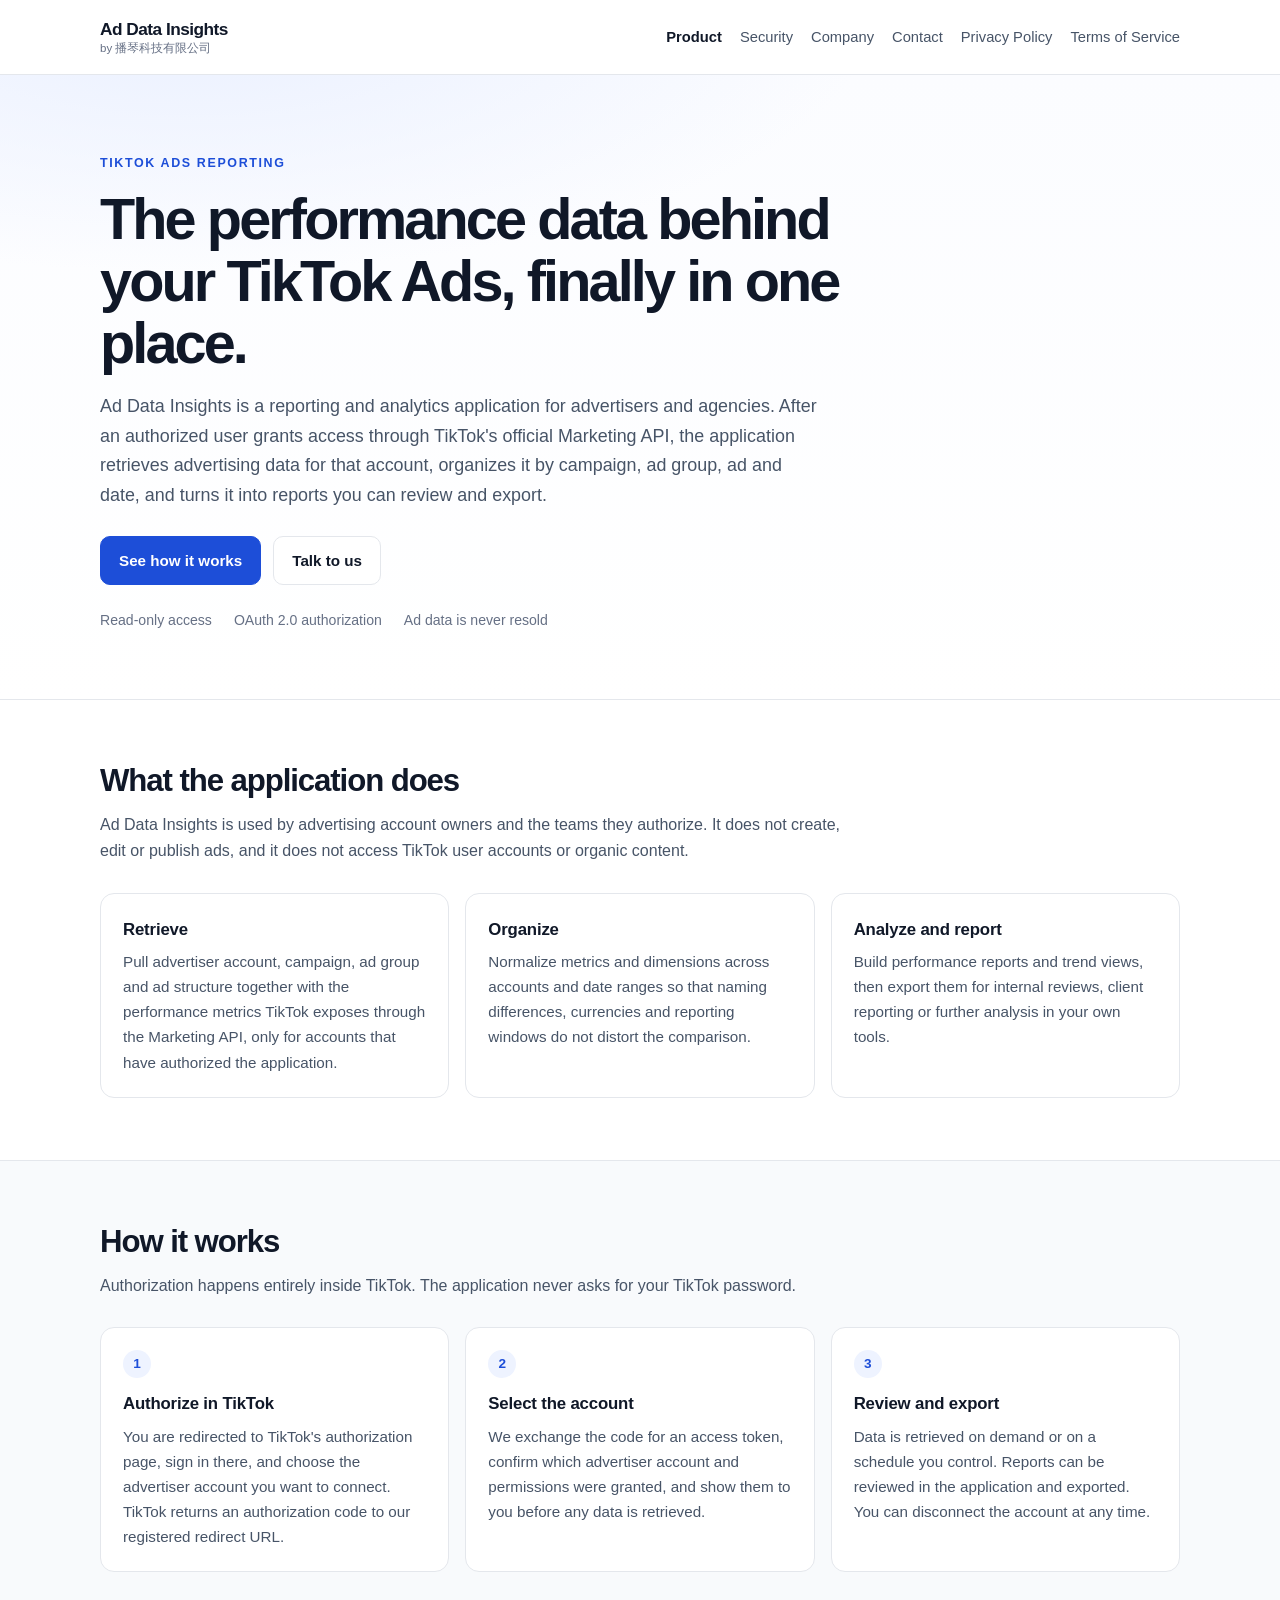
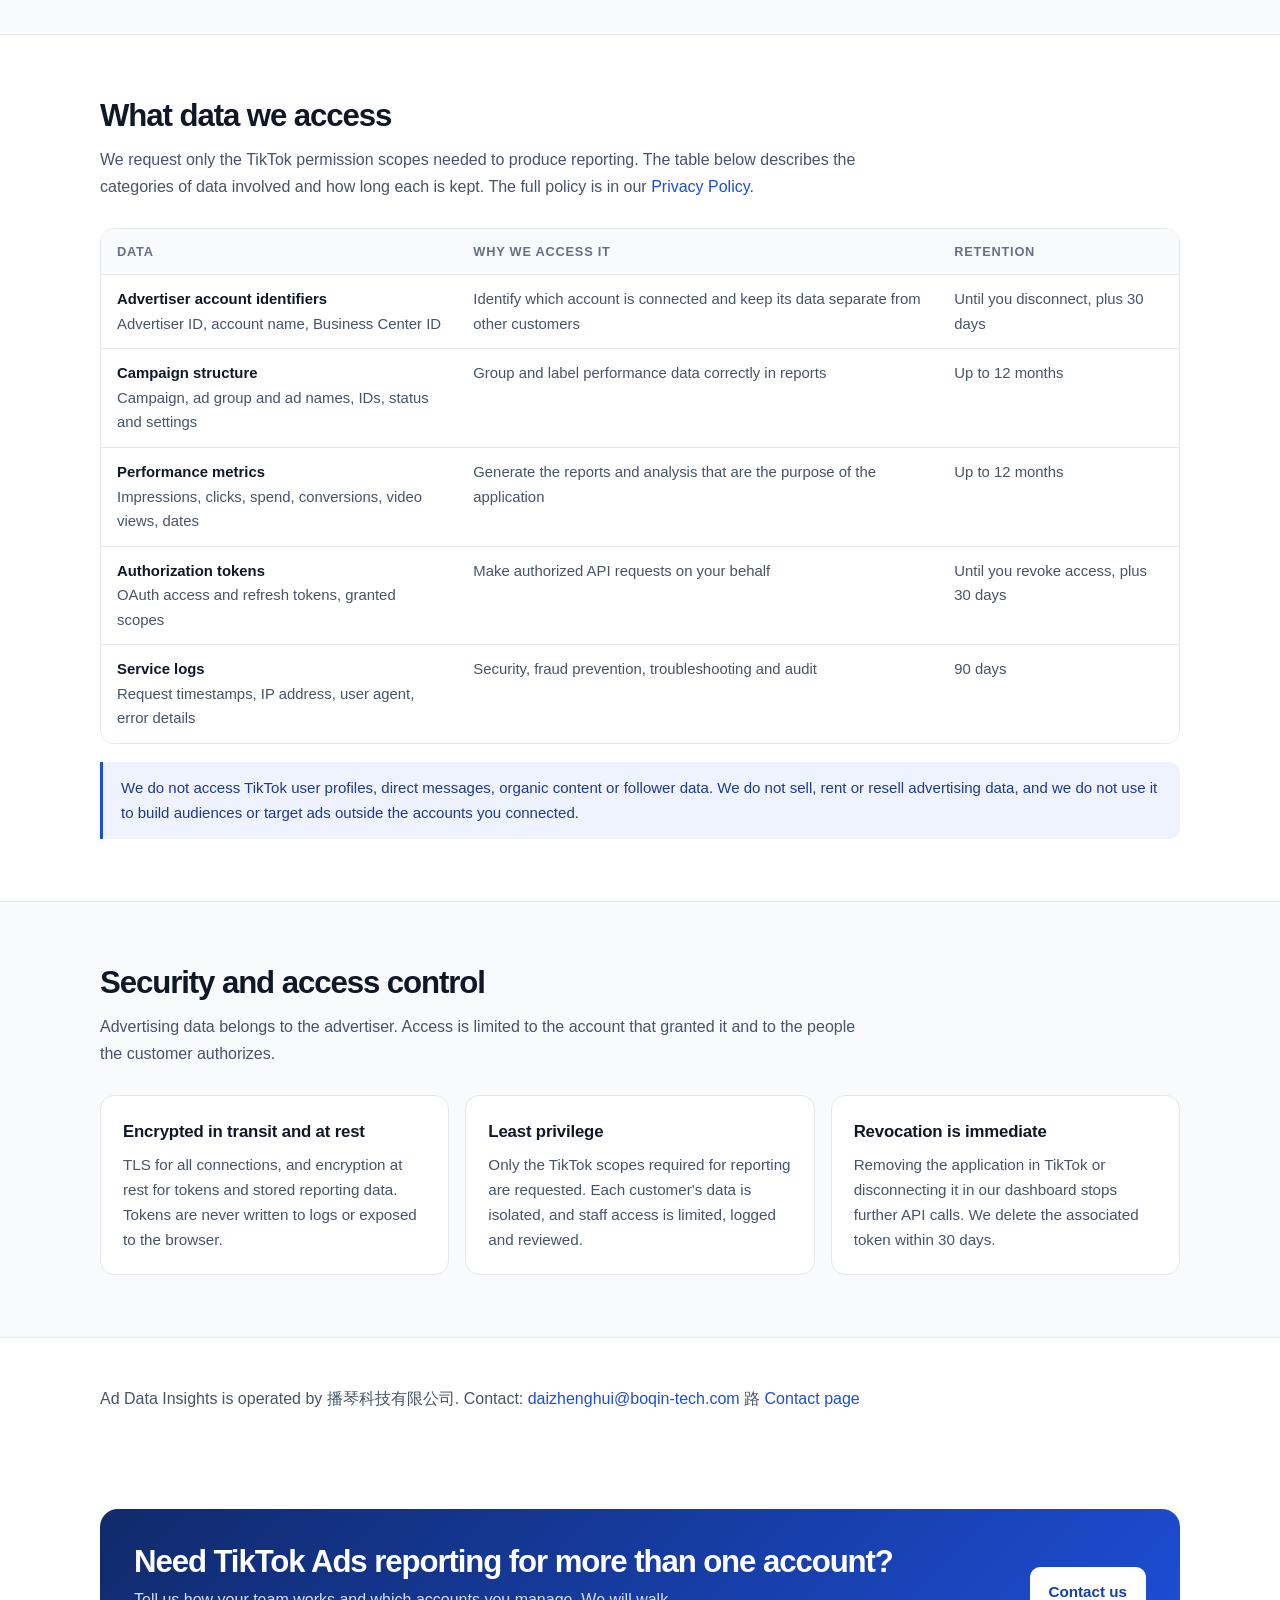
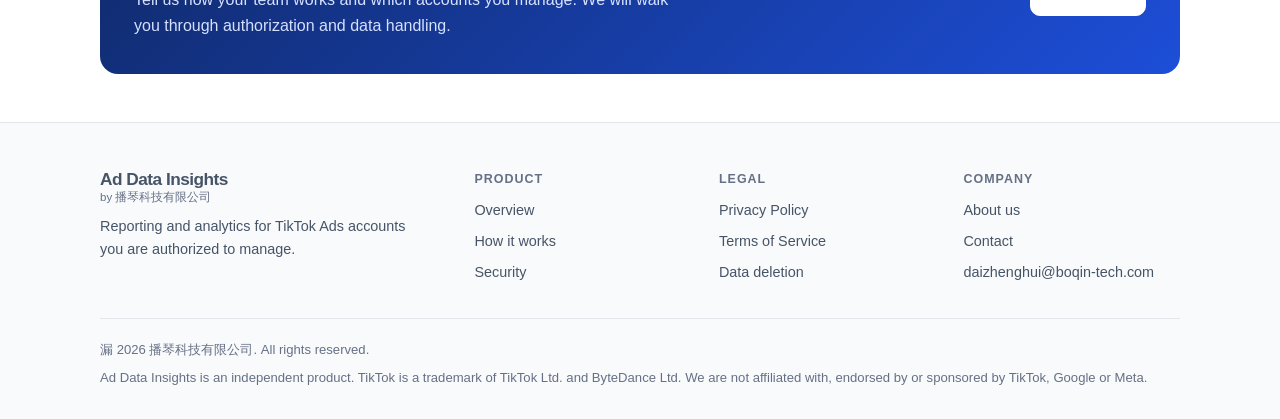
==== index.html @ dde3886e "Publish company name and contact, drop registration details" ====
<!doctype html>
<html lang="en">
<head>
  <meta charset="utf-8">
  <meta name="viewport" content="width=device-width, initial-scale=1">
  <title>Ad Data Insights 鈥?TikTok Ads reporting and analytics</title>
  <meta name="description" content="Ad Data Insights connects to TikTok Ads through TikTok's official Marketing API to retrieve, organize and analyze advertising performance data for advertiser accounts you are authorized to manage.">
  <meta name="robots" content="index, follow">
  <meta name="theme-color" content="#1d4ed8">
  <link rel="canonical" href="https://adsd.boqin-tech.com/">
  <link rel="stylesheet" href="assets/styles.css">
  <link rel="icon" href="assets/favicon.svg" type="image/svg+xml">
  <script type="application/ld+json">
  {
    "@context": "https://schema.org",
    "@type": "Organization",
    "name": "播琴科技有限公司",
    "url": "https://adsd.boqin-tech.com/",
    "email": "daizhenghui@boqin-tech.com",
    "description": "Advertising data retrieval and analytics software for authorized advertiser accounts."
  }
  </script>
</head>
<body>

<header class="site-header">
  <div class="container header-inner">
    <a class="brand" href="./">Ad Data Insights<span>by 播琴科技有限公司</span></a>
    <nav class="site-nav" aria-label="Primary">
      <a href="./#product" aria-current="page">Product</a>
      <a href="./#security">Security</a>
      <a href="about.html">Company</a>
      <a href="contact.html">Contact</a>
      <a href="privacy.html">Privacy Policy</a>
      <a href="terms.html">Terms of Service</a>
    </nav>
  </div>
</header>

<main>

  <section class="hero">
    <div class="container">
      <p class="eyebrow">TikTok Ads reporting</p>
      <h1>The performance data behind your TikTok Ads, finally in one place.</h1>
      <p class="lead">
        Ad Data Insights is a reporting and analytics application for advertisers and agencies.
        After an authorized user grants access through TikTok's official Marketing API, the application
        retrieves advertising data for that account, organizes it by campaign, ad group, ad and date,
        and turns it into reports you can review and export.
      </p>
      <div class="btn-row">
        <a class="btn primary" href="./#how">See how it works</a>
        <a class="btn" href="contact.html">Talk to us</a>
      </div>
      <div class="hero-meta">
        <span>Read-only access</span>
        <span>OAuth 2.0 authorization</span>
        <span>Ad data is never resold</span>
      </div>
    </div>
  </section>

  <section id="product">
    <div class="container">
      <h2>What the application does</h2>
      <p class="section-lead">
        Ad Data Insights is used by advertising account owners and the teams they authorize.
        It does not create, edit or publish ads, and it does not access TikTok user accounts or organic content.
      </p>
      <div class="grid">
        <article class="card">
          <h3>Retrieve</h3>
          <p>Pull advertiser account, campaign, ad group and ad structure together with the performance metrics TikTok exposes through the Marketing API, only for accounts that have authorized the application.</p>
        </article>
        <article class="card">
          <h3>Organize</h3>
          <p>Normalize metrics and dimensions across accounts and date ranges so that naming differences, currencies and reporting windows do not distort the comparison.</p>
        </article>
        <article class="card">
          <h3>Analyze and report</h3>
          <p>Build performance reports and trend views, then export them for internal reviews, client reporting or further analysis in your own tools.</p>
        </article>
      </div>
    </div>
  </section>

  <section class="soft" id="how">
    <div class="container">
      <h2>How it works</h2>
      <p class="section-lead">Authorization happens entirely inside TikTok. The application never asks for your TikTok password.</p>
      <div class="steps">
        <article class="card">
          <span class="num">1</span>
          <h3>Authorize in TikTok</h3>
          <p>You are redirected to TikTok's authorization page, sign in there, and choose the advertiser account you want to connect. TikTok returns an authorization code to our registered redirect URL.</p>
        </article>
        <article class="card">
          <span class="num">2</span>
          <h3>Select the account</h3>
          <p>We exchange the code for an access token, confirm which advertiser account and permissions were granted, and show them to you before any data is retrieved.</p>
        </article>
        <article class="card">
          <span class="num">3</span>
          <h3>Review and export</h3>
          <p>Data is retrieved on demand or on a schedule you control. Reports can be reviewed in the application and exported. You can disconnect the account at any time.</p>
        </article>
      </div>
    </div>
  </section>

  <section id="data">
    <div class="container">
      <h2>What data we access</h2>
      <p class="section-lead">
        We request only the TikTok permission scopes needed to produce reporting. The table below describes
        the categories of data involved and how long each is kept. The full policy is in our
        <a href="privacy.html">Privacy Policy</a>.
      </p>
      <div class="table-wrap">
        <table>
          <thead>
            <tr><th scope="col">Data</th><th scope="col">Why we access it</th><th scope="col">Retention</th></tr>
          </thead>
          <tbody>
            <tr>
              <td><strong>Advertiser account identifiers</strong><br>Advertiser ID, account name, Business Center ID</td>
              <td>Identify which account is connected and keep its data separate from other customers</td>
              <td>Until you disconnect, plus 30 days</td>
            </tr>
            <tr>
              <td><strong>Campaign structure</strong><br>Campaign, ad group and ad names, IDs, status and settings</td>
              <td>Group and label performance data correctly in reports</td>
              <td>Up to 12 months</td>
            </tr>
            <tr>
              <td><strong>Performance metrics</strong><br>Impressions, clicks, spend, conversions, video views, dates</td>
              <td>Generate the reports and analysis that are the purpose of the application</td>
              <td>Up to 12 months</td>
            </tr>
            <tr>
              <td><strong>Authorization tokens</strong><br>OAuth access and refresh tokens, granted scopes</td>
              <td>Make authorized API requests on your behalf</td>
              <td>Until you revoke access, plus 30 days</td>
            </tr>
            <tr>
              <td><strong>Service logs</strong><br>Request timestamps, IP address, user agent, error details</td>
              <td>Security, fraud prevention, troubleshooting and audit</td>
              <td>90 days</td>
            </tr>
          </tbody>
        </table>
      </div>
      <div class="callout" style="margin-top:18px">
        <p>We do not access TikTok user profiles, direct messages, organic content or follower data. We do not sell, rent or resell advertising data, and we do not use it to build audiences or target ads outside the accounts you connected.</p>
      </div>
    </div>
  </section>

  <section class="soft" id="security">
    <div class="container">
      <h2>Security and access control</h2>
      <p class="section-lead">Advertising data belongs to the advertiser. Access is limited to the account that granted it and to the people the customer authorizes.</p>
      <div class="grid">
        <article class="card">
          <h3>Encrypted in transit and at rest</h3>
          <p>TLS for all connections, and encryption at rest for tokens and stored reporting data. Tokens are never written to logs or exposed to the browser.</p>
        </article>
        <article class="card">
          <h3>Least privilege</h3>
          <p>Only the TikTok scopes required for reporting are requested. Each customer's data is isolated, and staff access is limited, logged and reviewed.</p>
        </article>
        <article class="card">
          <h3>Revocation is immediate</h3>
          <p>Removing the application in TikTok or disconnecting it in our dashboard stops further API calls. We delete the associated token within 30 days.</p>
        </article>
      </div>
    </div>
  </section>

  <section class="tight" id="company">
    <div class="container">
      <p class="muted" style="margin:0">
        Ad Data Insights is operated by 播琴科技有限公司.
        Contact: <a href="mailto:daizhenghui@boqin-tech.com">daizhenghui@boqin-tech.com</a> 路 <a href="contact.html">Contact page</a>
      </p>
    </div>
  </section>

  <section class="tight">
    <div class="container">
      <div class="cta">
        <div>
          <h2>Need TikTok Ads reporting for more than one account?</h2>
          <p>Tell us how your team works and which accounts you manage. We will walk you through authorization and data handling.</p>
        </div>
        <a class="btn" href="contact.html">Contact us</a>
      </div>
    </div>
  </section>

</main>

<footer class="site-footer">
  <div class="container">
    <div class="footer-grid">
      <div class="footer-brand">
        <a class="brand" href="./">Ad Data Insights<span>by 播琴科技有限公司</span></a>
        <p>Reporting and analytics for TikTok Ads accounts you are authorized to manage.</p>
      </div>
      <div>
        <h4>Product</h4>
        <ul>
          <li><a href="./#product">Overview</a></li>
          <li><a href="./#how">How it works</a></li>
          <li><a href="./#security">Security</a></li>
        </ul>
      </div>
      <div>
        <h4>Legal</h4>
        <ul>
          <li><a href="privacy.html">Privacy Policy</a></li>
          <li><a href="terms.html">Terms of Service</a></li>
          <li><a href="data-deletion.html">Data deletion</a></li>
        </ul>
      </div>
      <div>
        <h4>Company</h4>
        <ul>
          <li><a href="about.html">About us</a></li>
          <li><a href="contact.html">Contact</a></li>
          <li><a href="mailto:daizhenghui@boqin-tech.com">daizhenghui@boqin-tech.com</a></li>
        </ul>
      </div>
    </div>
    <div class="footer-bottom">
      <span>漏 2026 播琴科技有限公司. All rights reserved.</span>
    </div>
    <div class="footer-bottom" style="margin-top:6px;border-top:0;padding-top:0">
      <span>Ad Data Insights is an independent product. TikTok is a trademark of TikTok Ltd. and ByteDance Ltd. We are not affiliated with, endorsed by or sponsored by TikTok, Google or Meta.</span>
    </div>
  </div>
</footer>

</body>
</html>
---- assets/styles.css ----
/* Ad Data Insights — site stylesheet
   Shared by every page. Keep in sync with the design tokens below. */

:root {
  color-scheme: light;
  --ink: #101828;
  --muted: #475467;
  --faint: #667085;
  --line: #e4e7ec;
  --soft: #f8fafc;
  --accent: #1d4ed8;
  --accent-dark: #163ea8;
  --accent-soft: #eef3ff;
  --radius: 14px;
  --container: 1080px;
  --narrow: 820px;
}

* { box-sizing: border-box; }

html { -webkit-text-size-adjust: 100%; }

body {
  margin: 0;
  font-family: Inter, -apple-system, BlinkMacSystemFont, "Segoe UI", Roboto, Arial, sans-serif;
  color: var(--ink);
  background: #fff;
  line-height: 1.65;
  font-size: 16px;
}

img { max-width: 100%; }

a { color: var(--accent); text-decoration: none; }
a:hover { text-decoration: underline; }

.container { width: min(var(--container), calc(100% - 40px)); margin: 0 auto; }
.narrow { width: min(var(--narrow), calc(100% - 40px)); margin: 0 auto; }

/* Header ------------------------------------------------------------------ */
.site-header {
  border-bottom: 1px solid var(--line);
  background: rgba(255, 255, 255, .92);
  position: sticky;
  top: 0;
  z-index: 20;
  backdrop-filter: blur(8px);
}

.header-inner {
  min-height: 74px;
  display: flex;
  align-items: center;
  justify-content: space-between;
  gap: 20px;
  flex-wrap: wrap;
  padding: 10px 0;
}

.brand {
  font-weight: 750;
  font-size: 1.08rem;
  letter-spacing: -.03em;
  color: var(--ink);
  display: inline-flex;
  flex-direction: column;
  line-height: 1.25;
}
.brand span { font-size: .72rem; font-weight: 500; color: var(--faint); letter-spacing: 0; }
.brand:hover { text-decoration: none; }

.site-nav { display: flex; flex-wrap: wrap; gap: 4px 18px; align-items: center; }
.site-nav a { color: var(--muted); font-size: .92rem; }
.site-nav a:hover { color: var(--accent); text-decoration: none; }
.site-nav a[aria-current="page"] { color: var(--ink); font-weight: 600; }

/* Buttons ----------------------------------------------------------------- */
.btn {
  display: inline-block;
  padding: 11px 18px;
  border-radius: 10px;
  border: 1px solid var(--line);
  background: #fff;
  color: var(--ink);
  font-weight: 600;
  font-size: .95rem;
  text-align: center;
}
.btn:hover { text-decoration: none; border-color: #cdd5df; }
.btn.primary { background: var(--accent); border-color: var(--accent); color: #fff; }
.btn.primary:hover { background: var(--accent-dark); border-color: var(--accent-dark); }
.btn-row { display: flex; flex-wrap: wrap; gap: 12px; margin-top: 26px; }

/* Hero -------------------------------------------------------------------- */
.hero {
  padding: 78px 0 66px;
  background:
    radial-gradient(1100px 420px at 15% -10%, #eaf0ff 0%, rgba(234, 240, 255, 0) 62%),
    linear-gradient(180deg, #fbfcff 0%, #fff 100%);
  border-bottom: 1px solid var(--line);
}
.eyebrow {
  color: var(--accent);
  font-size: .78rem;
  font-weight: 750;
  text-transform: uppercase;
  letter-spacing: .13em;
  margin: 0 0 14px;
}
h1 {
  font-size: clamp(2.15rem, 5.2vw, 3.6rem);
  line-height: 1.08;
  letter-spacing: -.05em;
  margin: 0 0 18px;
  max-width: 800px;
}
.lead { font-size: 1.12rem; color: var(--muted); max-width: 720px; margin: 0; }
.hero-meta { display: flex; flex-wrap: wrap; gap: 8px 22px; margin-top: 24px; color: var(--faint); font-size: .88rem; }

/* Sections ---------------------------------------------------------------- */
section { padding: 62px 0; }
section.tight { padding: 48px 0; }
section.soft { background: var(--soft); border-top: 1px solid var(--line); border-bottom: 1px solid var(--line); }

h2 {
  font-size: clamp(1.5rem, 3vw, 1.95rem);
  line-height: 1.22;
  letter-spacing: -.035em;
  margin: 0 0 12px;
}
h3 { font-size: 1.05rem; margin: 0 0 6px; letter-spacing: -.01em; }
.section-lead { color: var(--muted); max-width: 760px; margin: 0 0 28px; }

.grid { display: grid; grid-template-columns: repeat(3, minmax(0, 1fr)); gap: 16px; }
.grid.two { grid-template-columns: repeat(2, minmax(0, 1fr)); }

.card {
  border: 1px solid var(--line);
  border-radius: var(--radius);
  background: #fff;
  padding: 22px;
}
.card p { margin: 0; color: var(--muted); font-size: .95rem; }
.card .num {
  display: inline-flex; align-items: center; justify-content: center;
  width: 28px; height: 28px; border-radius: 50%;
  background: var(--accent-soft); color: var(--accent);
  font-size: .85rem; font-weight: 700; margin-bottom: 12px;
}

.steps { display: grid; grid-template-columns: repeat(3, minmax(0, 1fr)); gap: 16px; counter-reset: step; }

.callout {
  border-left: 3px solid var(--accent);
  background: var(--accent-soft);
  border-radius: 0 10px 10px 0;
  padding: 14px 18px;
  color: #1e3a8a;
  font-size: .94rem;
}
.callout p { margin: 0; }

.notice {
  border: 1px solid var(--line);
  background: var(--soft);
  border-radius: 12px;
  padding: 16px 18px;
  color: var(--muted);
  font-size: .92rem;
}

/* Tables ------------------------------------------------------------------ */
.table-wrap { overflow-x: auto; border: 1px solid var(--line); border-radius: var(--radius); }
table { width: 100%; border-collapse: collapse; font-size: .93rem; background: #fff; }
th, td { text-align: left; padding: 12px 16px; border-bottom: 1px solid var(--line); vertical-align: top; }
th { background: var(--soft); font-size: .8rem; text-transform: uppercase; letter-spacing: .06em; color: var(--faint); font-weight: 650; }
tr:last-child td { border-bottom: 0; }
td { color: var(--muted); }
td strong { color: var(--ink); }

/* Company ----------------------------------------------------------------- */
.company-card {
  display: grid;
  grid-template-columns: 1.4fr 1fr;
  gap: 24px;
  align-items: start;
  border: 1px solid var(--line);
  border-radius: 18px;
  padding: 26px;
  background: #fff;
}
.company-card h2 { margin-bottom: 10px; }

dl.facts { margin: 0; display: grid; gap: 10px; }
dl.facts div { display: grid; grid-template-columns: 150px 1fr; gap: 10px; font-size: .9rem; }
dl.facts dt { color: var(--faint); }
dl.facts dd { margin: 0; color: var(--ink); overflow-wrap: anywhere; }

/* CTA --------------------------------------------------------------------- */
.cta {
  border-radius: 18px;
  padding: 34px;
  background: linear-gradient(135deg, #102a6b, #1d4ed8);
  color: #fff;
  display: flex;
  flex-wrap: wrap;
  align-items: center;
  justify-content: space-between;
  gap: 18px;
}
.cta h2 { color: #fff; margin: 0 0 6px; }
.cta p { color: #d6e0ff; margin: 0; max-width: 560px; }
.cta .btn { background: #fff; border-color: #fff; color: #163ea8; }

/* Footer ------------------------------------------------------------------ */
.site-footer { border-top: 1px solid var(--line); background: var(--soft); padding: 46px 0 30px; font-size: .9rem; }
.footer-grid { display: grid; grid-template-columns: 1.6fr 1fr 1fr 1fr; gap: 28px; }
.footer-grid h4 { font-size: .78rem; text-transform: uppercase; letter-spacing: .08em; color: var(--faint); margin: 0 0 10px; }
.footer-grid ul { list-style: none; margin: 0; padding: 0; display: grid; gap: 7px; }
.footer-grid a { color: var(--muted); }
.footer-brand p { color: var(--muted); margin: 10px 0 0; max-width: 320px; }
.footer-bottom {
  margin-top: 34px; padding-top: 20px; border-top: 1px solid var(--line);
  display: flex; flex-wrap: wrap; justify-content: space-between; gap: 8px 24px;
  color: var(--faint); font-size: .82rem;
}

/* Legal pages ------------------------------------------------------------- */
.legal { padding: 52px 0 72px; }
.legal h1 { font-size: clamp(1.9rem, 4vw, 2.6rem); margin-bottom: 8px; }
.meta { color: var(--faint); font-size: .88rem; margin-bottom: 30px; }
.legal h2 { font-size: 1.25rem; margin: 34px 0 8px; letter-spacing: -.02em; }
.legal h3 { font-size: 1rem; margin: 20px 0 6px; }
.legal p, .legal li { color: #344054; font-size: .96rem; }
.legal ul, .legal ol { padding-left: 22px; }
.legal li { margin-bottom: 6px; }
.legal .toc { border: 1px solid var(--line); border-radius: 12px; padding: 16px 20px; background: var(--soft); margin-bottom: 8px; }
.legal .toc ol { margin: 6px 0 0; }
.legal .toc a { color: var(--muted); }
.legal hr { border: 0; border-top: 1px solid var(--line); margin: 32px 0; }

/* Utilities --------------------------------------------------------------- */
.muted { color: var(--muted); }
.small { font-size: .88rem; }
.mt-0 { margin-top: 0; }
.mb-0 { margin-bottom: 0; }
.tag {
  display: inline-block; padding: 3px 9px; border-radius: 999px;
  background: var(--accent-soft); color: var(--accent);
  font-size: .74rem; font-weight: 650; letter-spacing: .02em;
}

/* Responsive -------------------------------------------------------------- */
@media (max-width: 880px) {
  .grid, .grid.two, .steps { grid-template-columns: 1fr; }
  .company-card { grid-template-columns: 1fr; }
  .footer-grid { grid-template-columns: 1fr 1fr; }
}
@media (max-width: 620px) {
  .hero { padding: 54px 0 46px; }
  section { padding: 46px 0; }
  .header-inner { align-items: flex-start; }
  .site-nav { gap: 2px 14px; }
  .site-nav a { font-size: .86rem; }
  .cta { padding: 26px; }
  dl.facts div { grid-template-columns: 1fr; gap: 2px; }
  .footer-grid { grid-template-columns: 1fr; }
  .footer-bottom { flex-direction: column; }
}
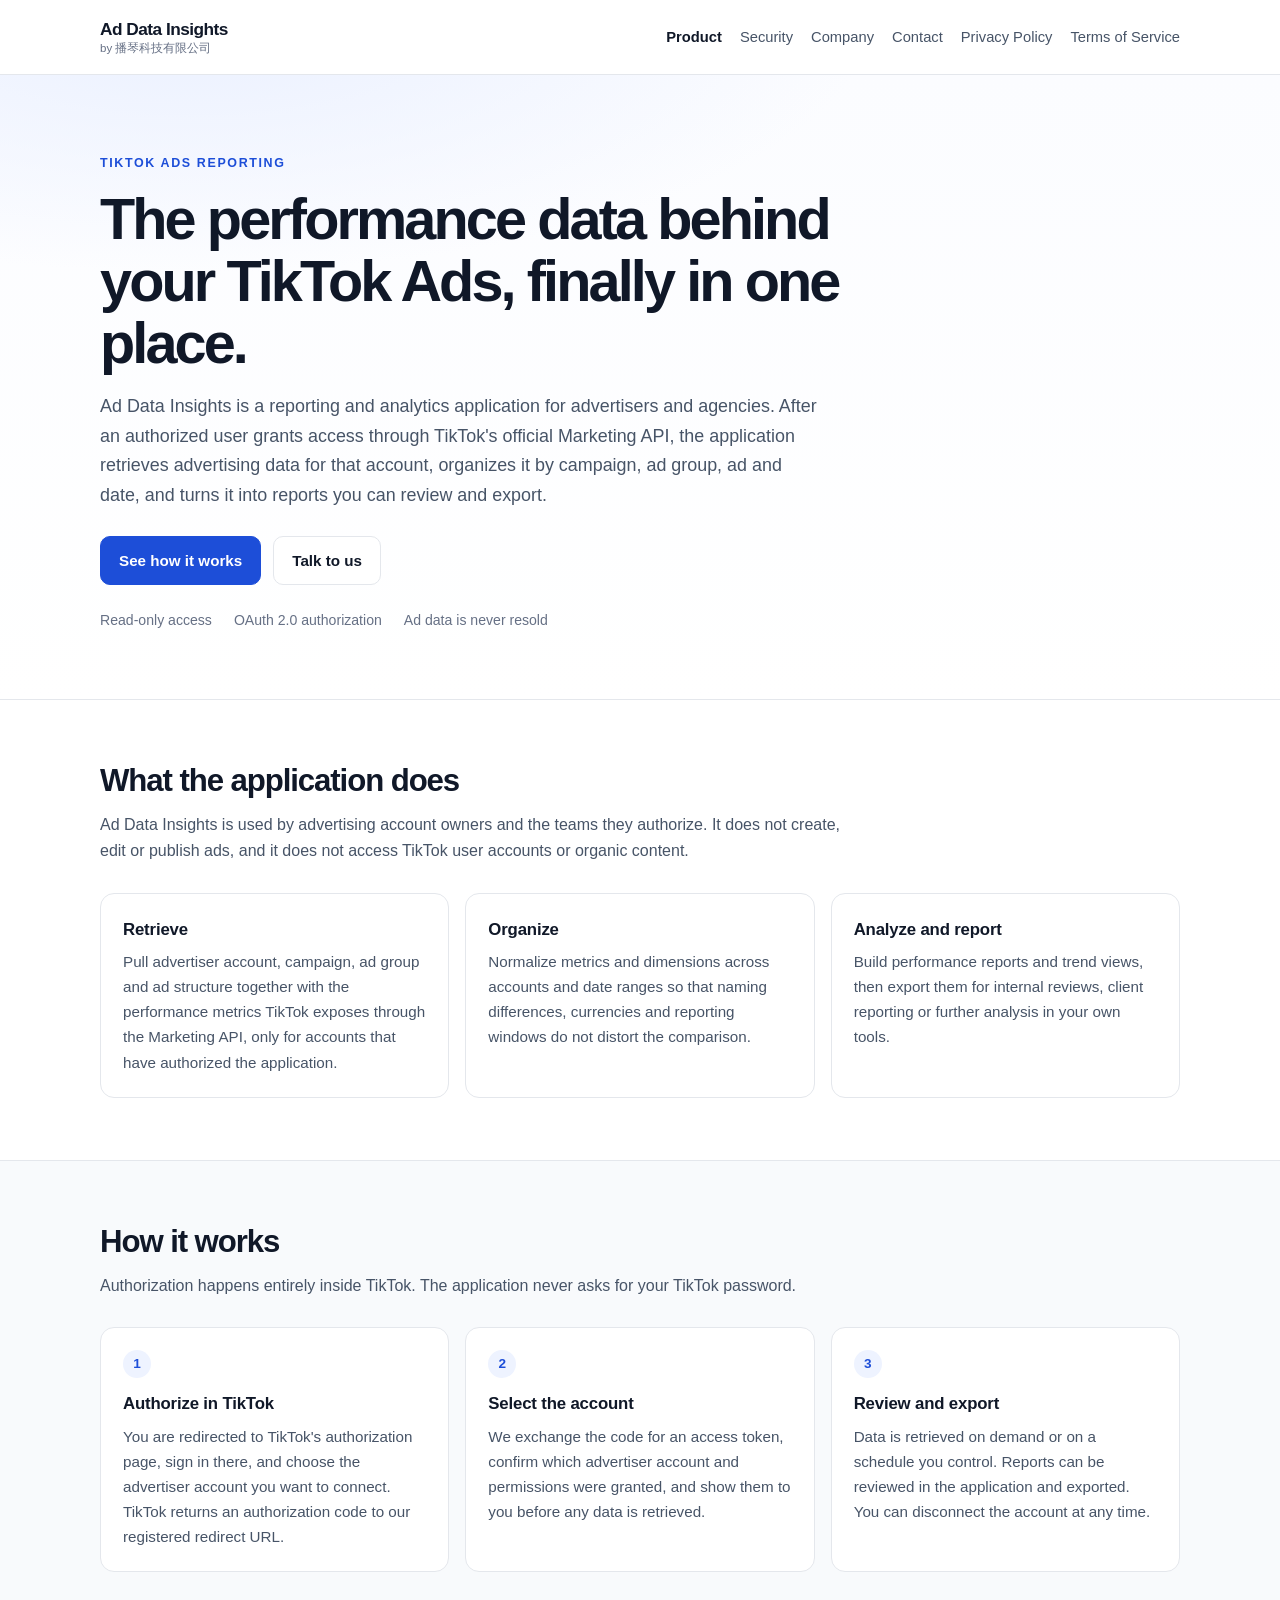
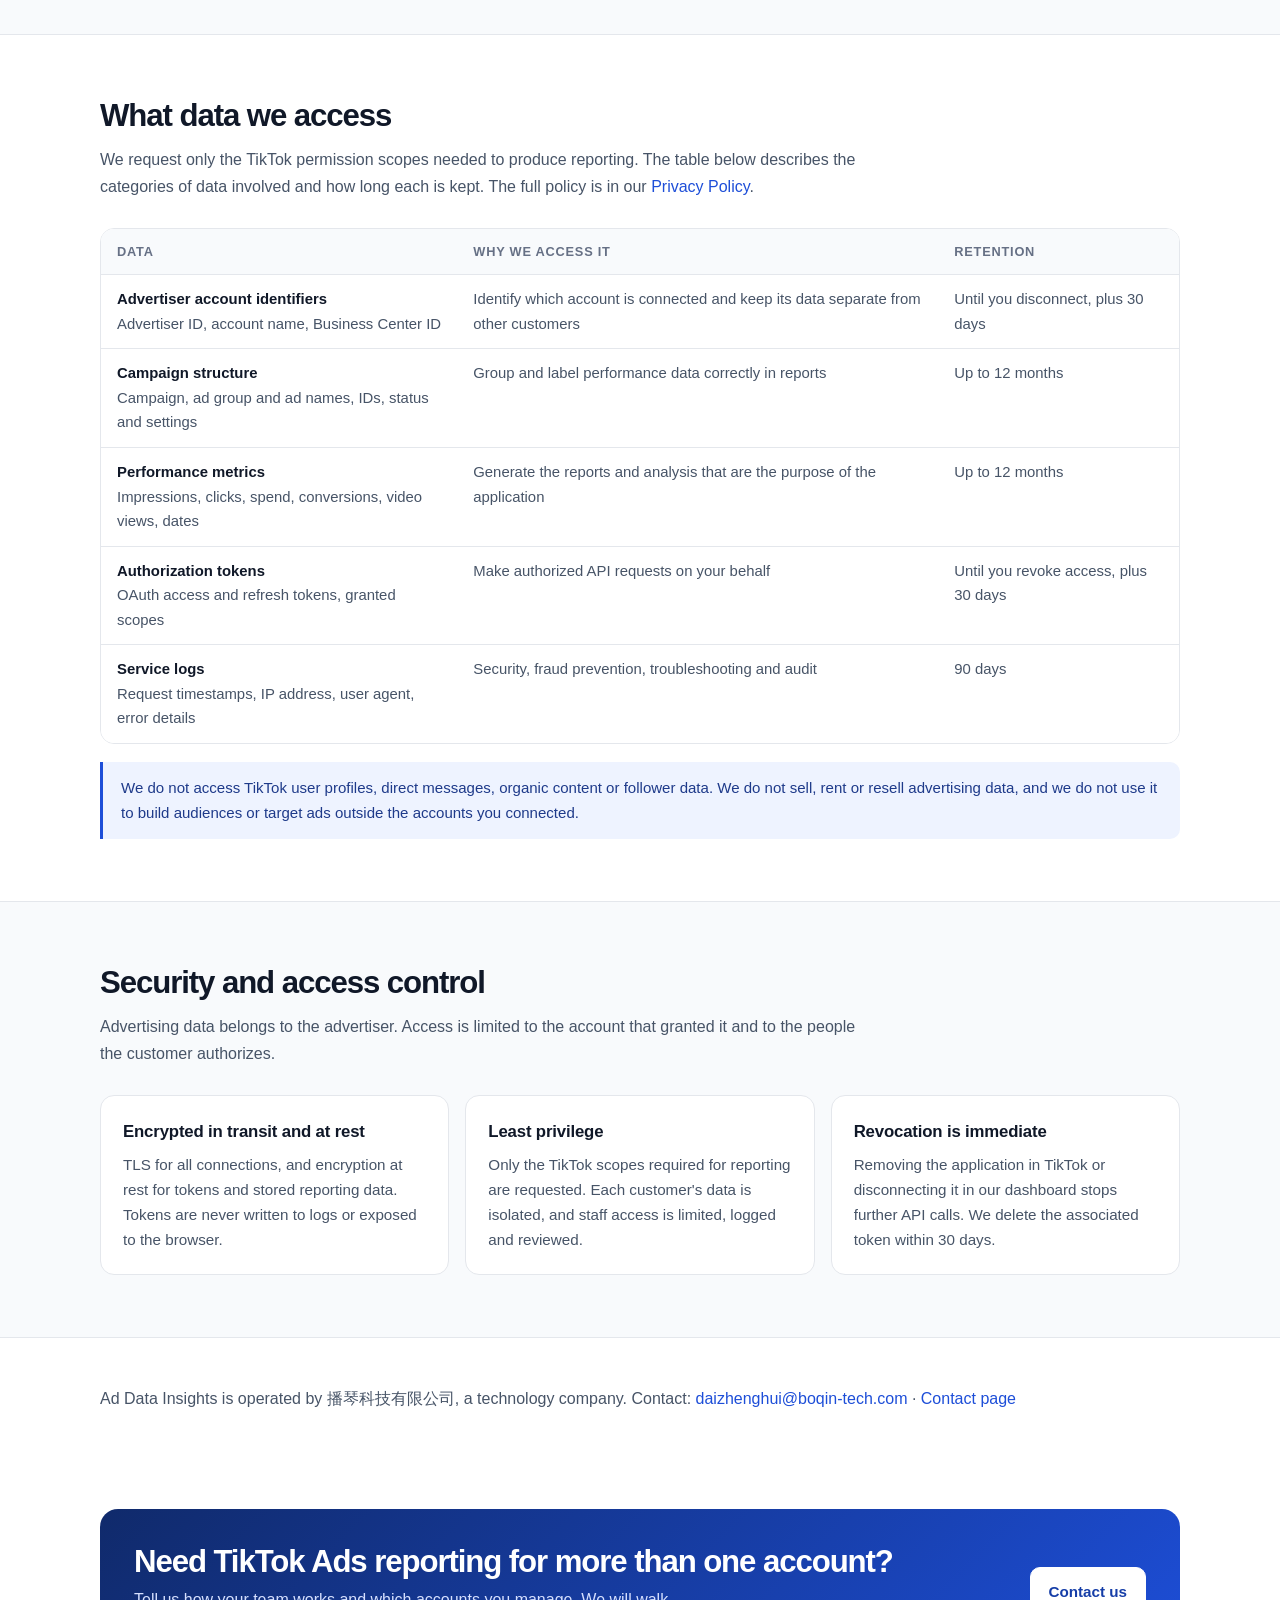
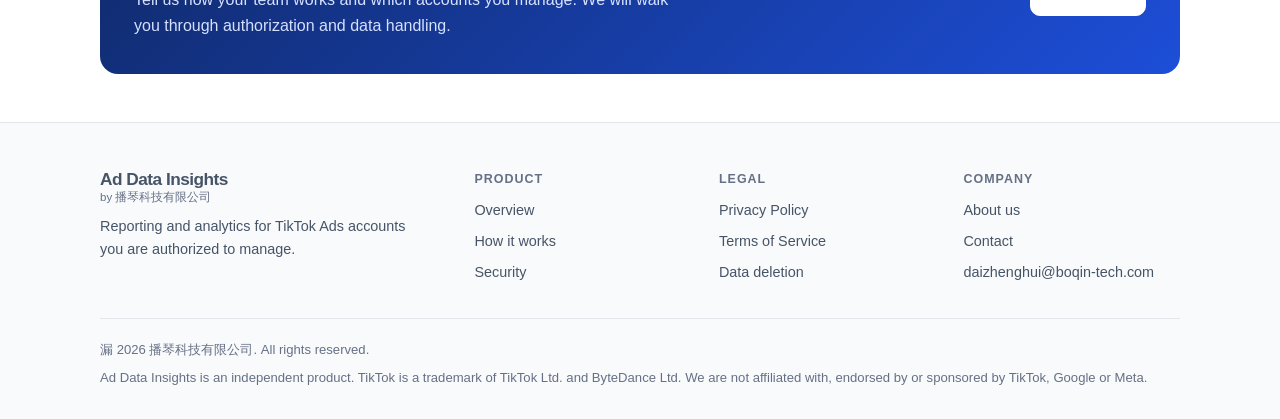
==== commit 032b7cb4: "Describe the company as a technology company; fix separator encoding" ====
--- a/index.html
+++ b/index.html
@@ -17,7 +17,7 @@
     "name": "播琴科技有限公司",
     "url": "https://adsd.boqin-tech.com/",
     "email": "daizhenghui@boqin-tech.com",
-    "description": "Advertising data retrieval and analytics software for authorized advertiser accounts."
+    "description": "Reporting and analytics software for advertising teams."
   }
   </script>
 </head>
@@ -181,8 +181,8 @@
   <section class="tight" id="company">
     <div class="container">
       <p class="muted" style="margin:0">
-        Ad Data Insights is operated by 播琴科技有限公司.
-        Contact: <a href="mailto:daizhenghui@boqin-tech.com">daizhenghui@boqin-tech.com</a> 路 <a href="contact.html">Contact page</a>
+        Ad Data Insights is operated by 播琴科技有限公司, a technology company.
+        Contact: <a href="mailto:daizhenghui@boqin-tech.com">daizhenghui@boqin-tech.com</a> &middot; <a href="contact.html">Contact page</a>
       </p>
     </div>
   </section>
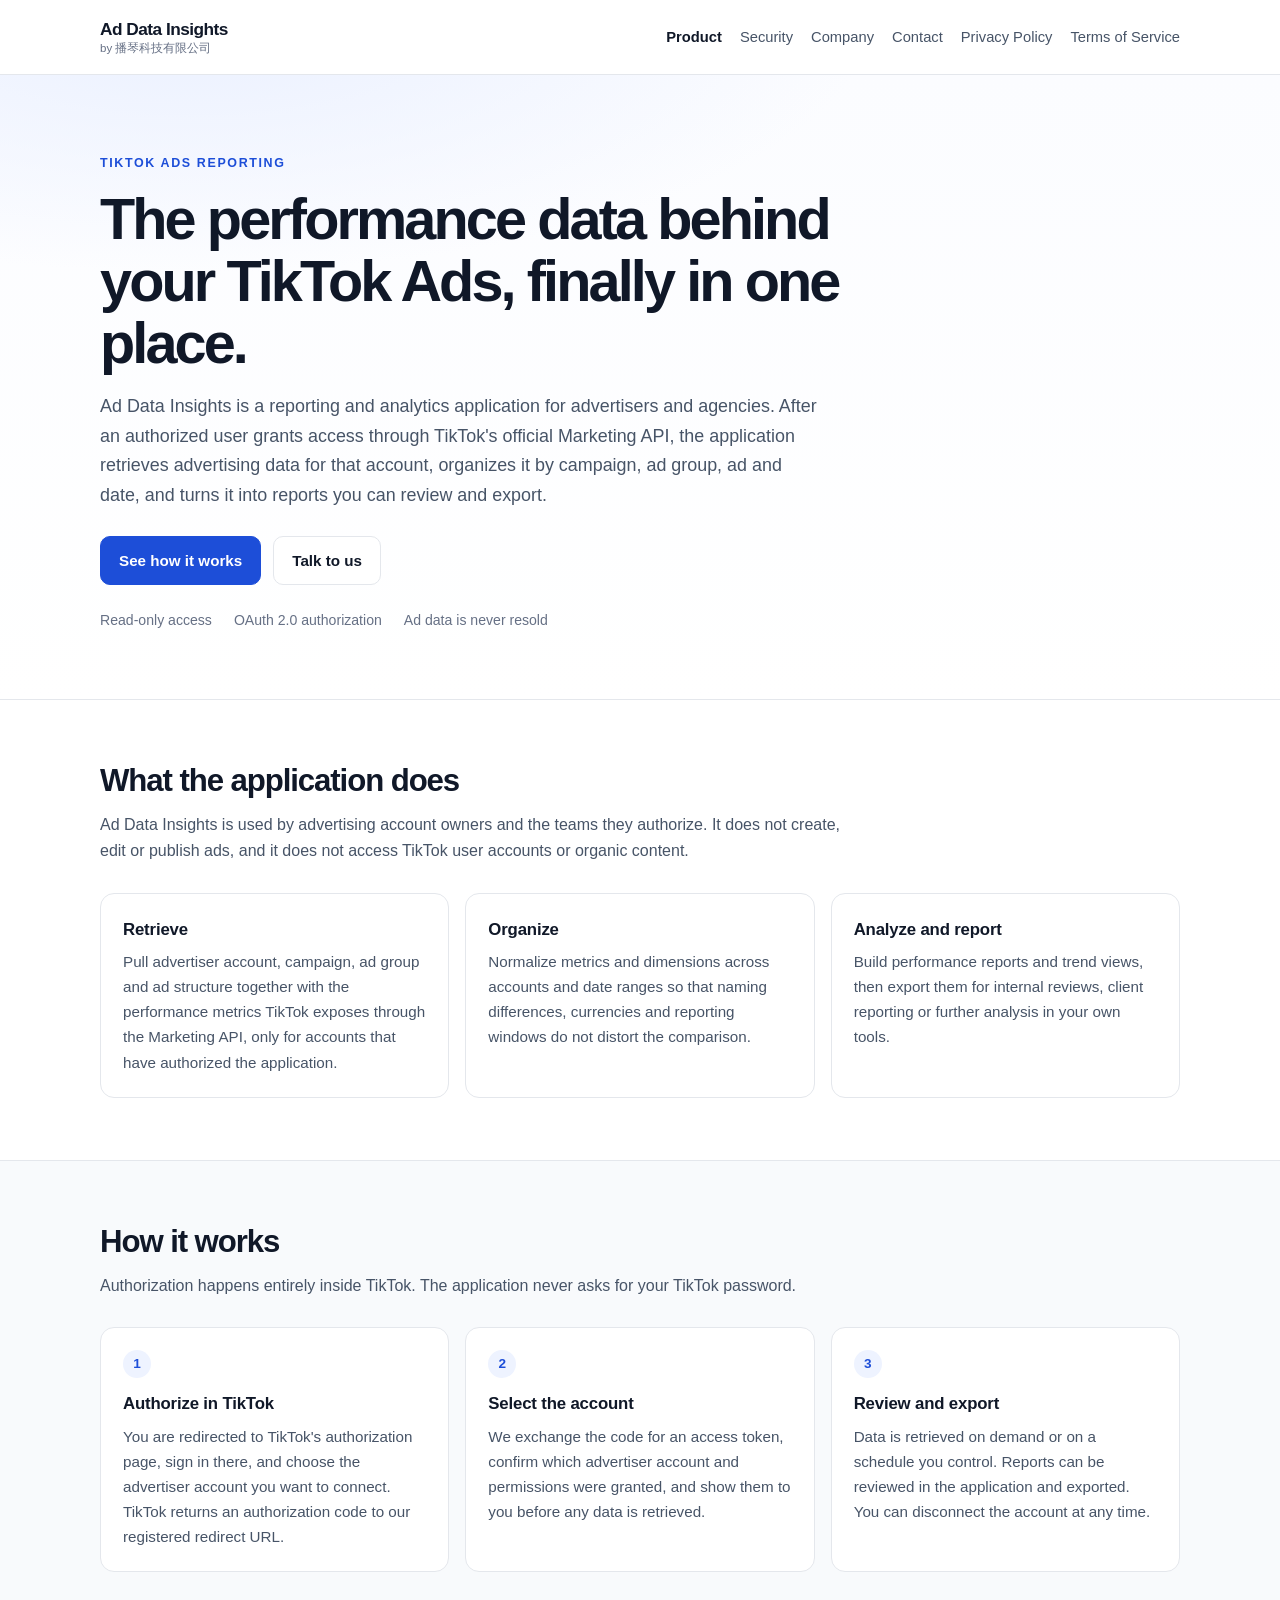
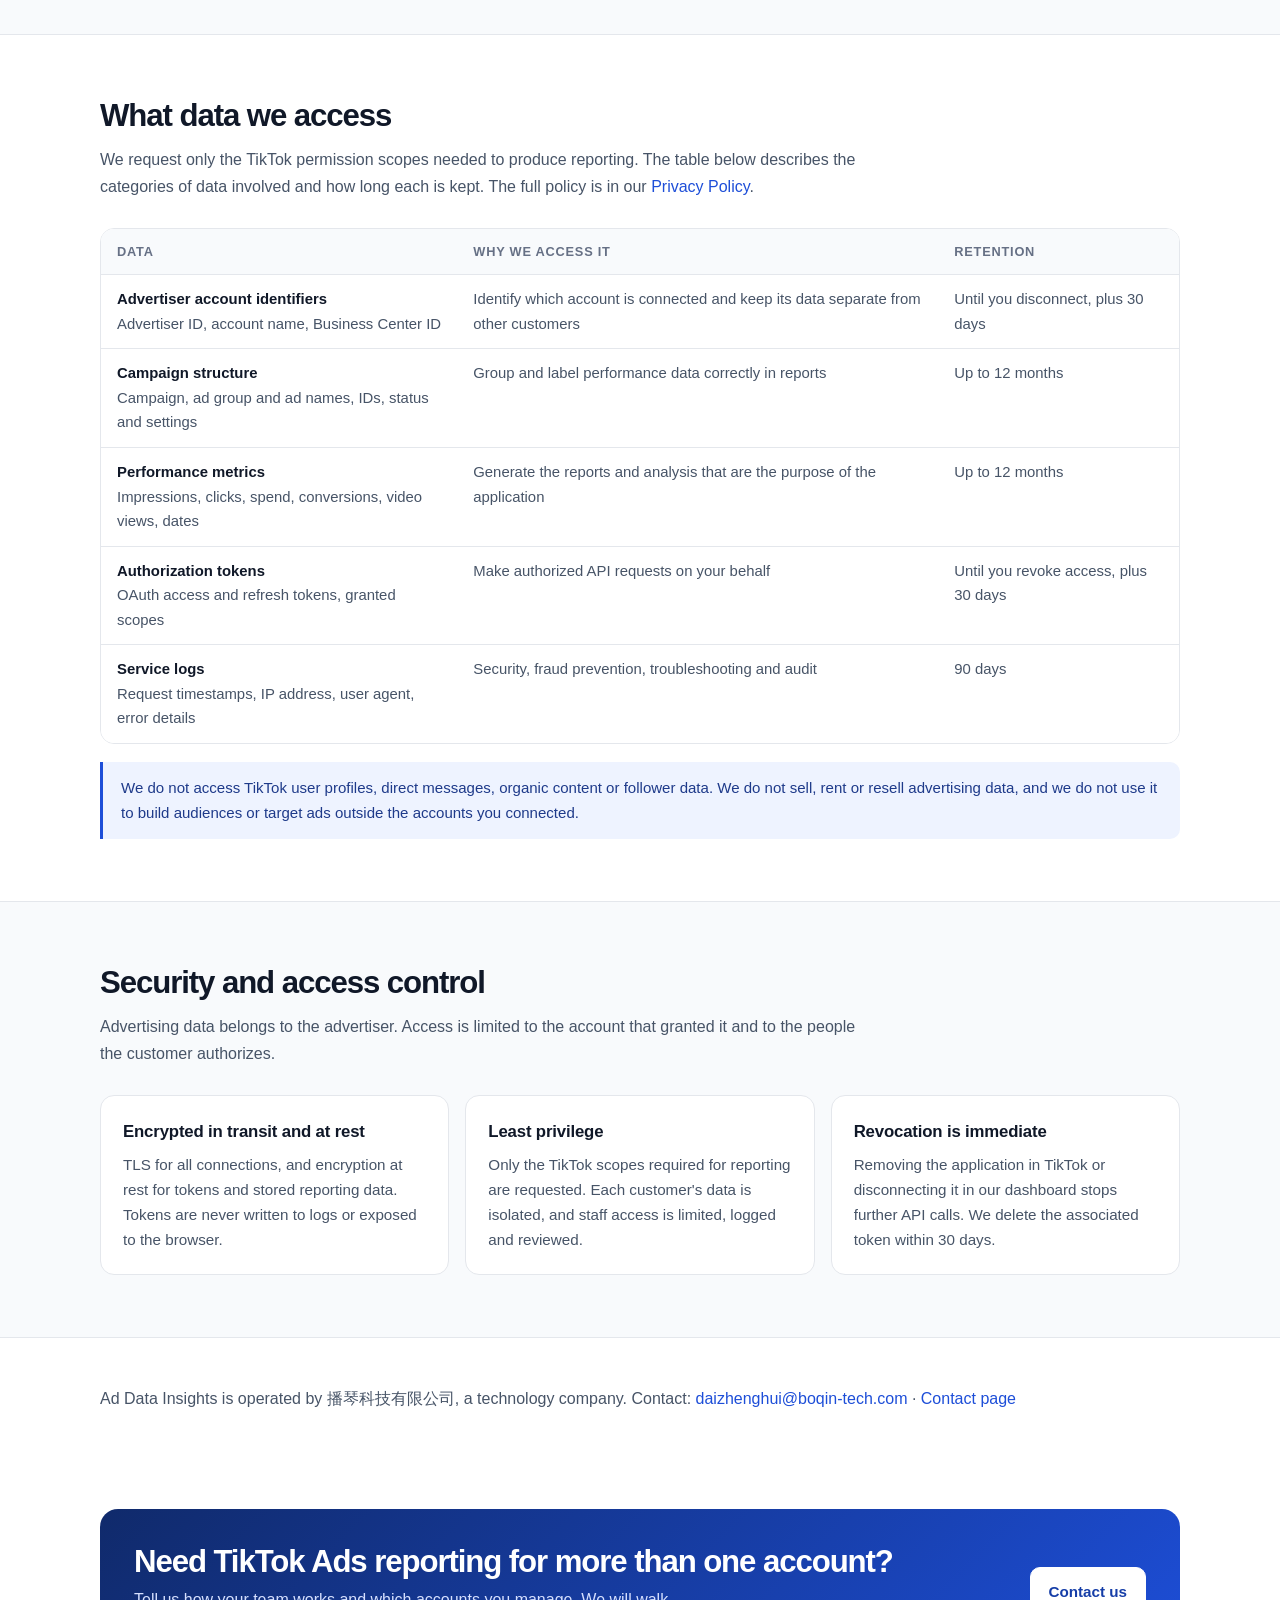
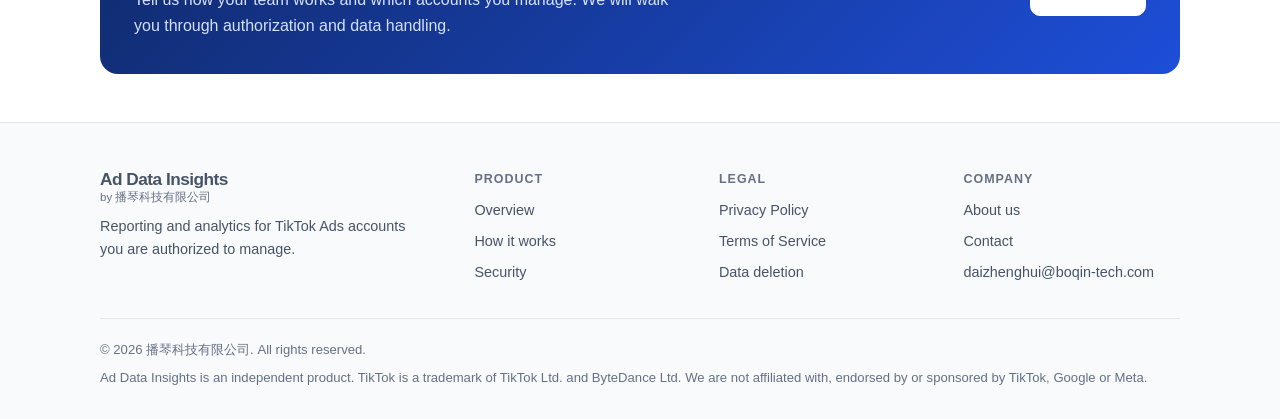
==== commit 4bc5792d: "Fix UTF-8 handling in fill script; publish company name and contact" ====
--- a/index.html
+++ b/index.html
@@ -3,7 +3,7 @@
 <head>
   <meta charset="utf-8">
   <meta name="viewport" content="width=device-width, initial-scale=1">
-  <title>Ad Data Insights 鈥?TikTok Ads reporting and analytics</title>
+  <title>Ad Data Insights — TikTok Ads reporting and analytics</title>
   <meta name="description" content="Ad Data Insights connects to TikTok Ads through TikTok's official Marketing API to retrieve, organize and analyze advertising performance data for advertiser accounts you are authorized to manage.">
   <meta name="robots" content="index, follow">
   <meta name="theme-color" content="#1d4ed8">
@@ -182,7 +182,7 @@
     <div class="container">
       <p class="muted" style="margin:0">
         Ad Data Insights is operated by 播琴科技有限公司, a technology company.
-        Contact: <a href="mailto:daizhenghui@boqin-tech.com">daizhenghui@boqin-tech.com</a> &middot; <a href="contact.html">Contact page</a>
+        Contact: <a href="mailto:daizhenghui@boqin-tech.com">daizhenghui@boqin-tech.com</a> · <a href="contact.html">Contact page</a>
       </p>
     </div>
   </section>
@@ -234,7 +234,7 @@
       </div>
     </div>
     <div class="footer-bottom">
-      <span>漏 2026 播琴科技有限公司. All rights reserved.</span>
+      <span>© 2026 播琴科技有限公司. All rights reserved.</span>
     </div>
     <div class="footer-bottom" style="margin-top:6px;border-top:0;padding-top:0">
       <span>Ad Data Insights is an independent product. TikTok is a trademark of TikTok Ltd. and ByteDance Ltd. We are not affiliated with, endorsed by or sponsored by TikTok, Google or Meta.</span>
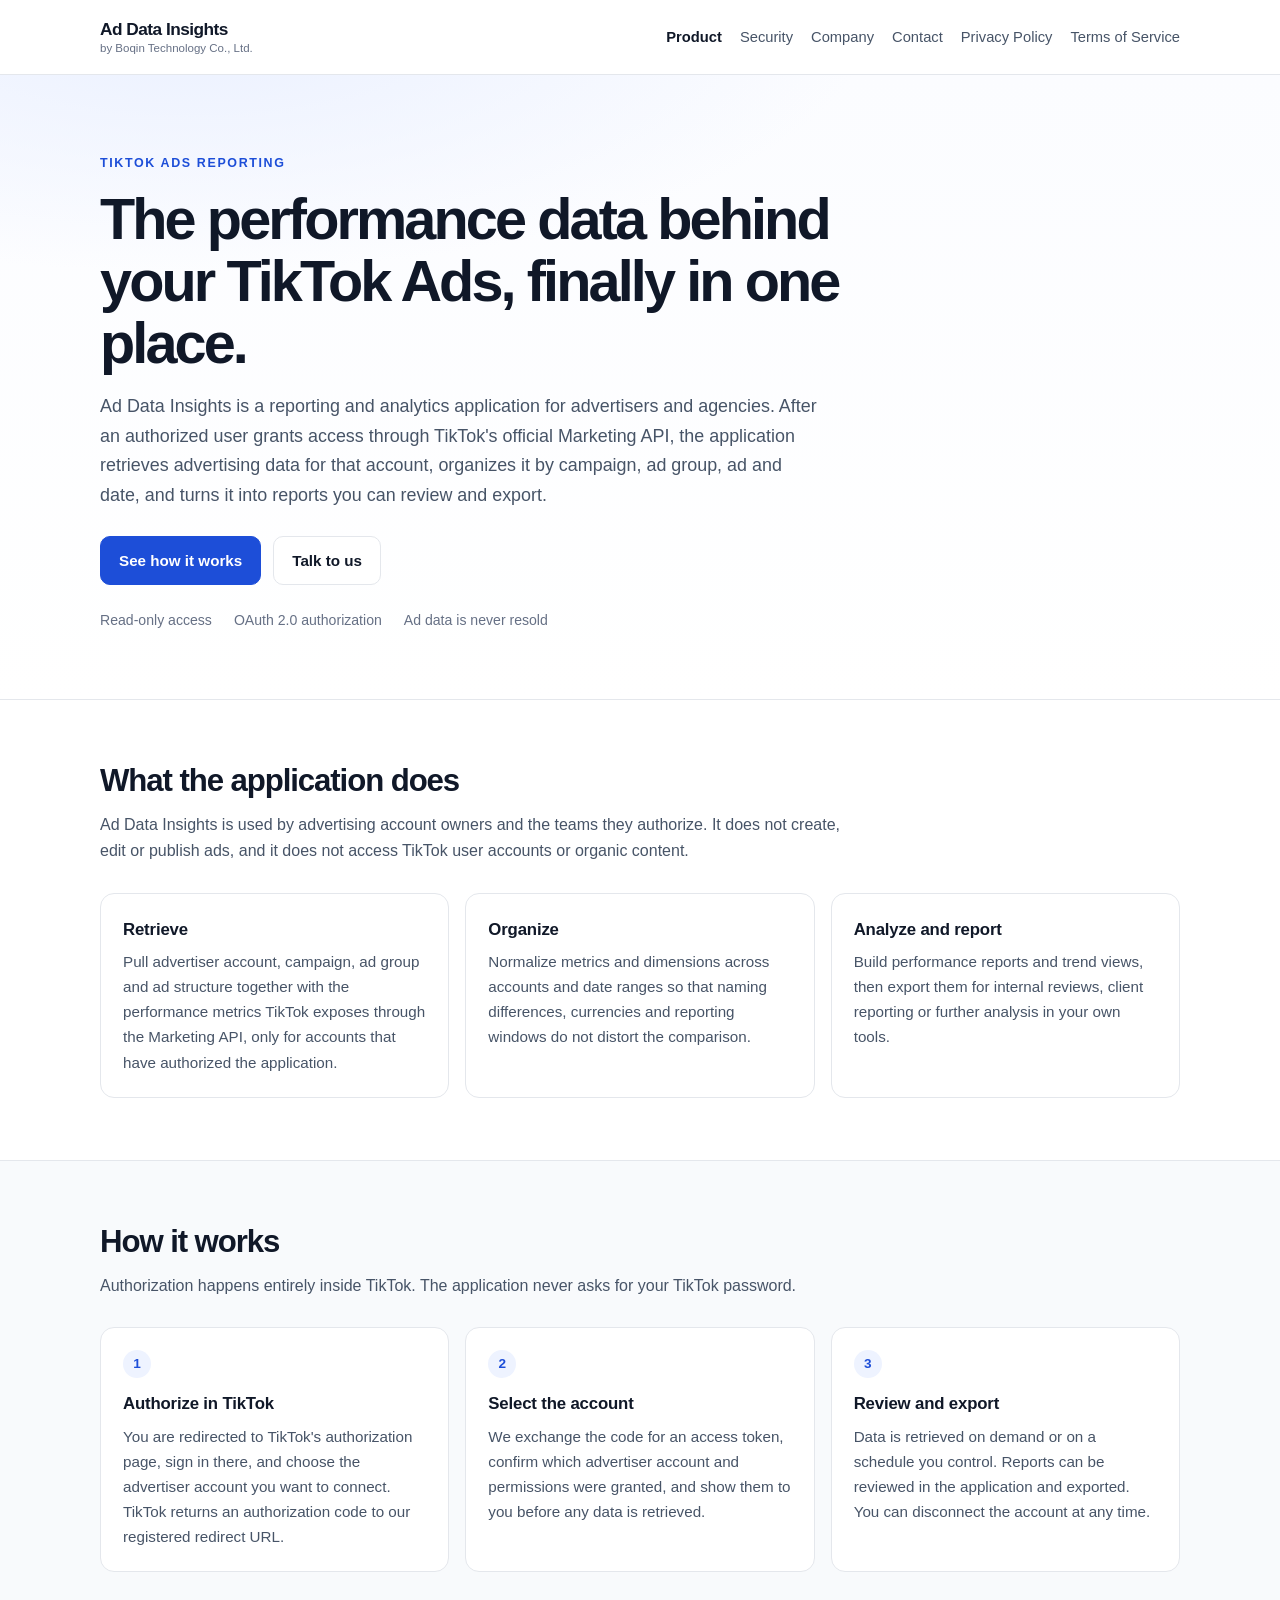
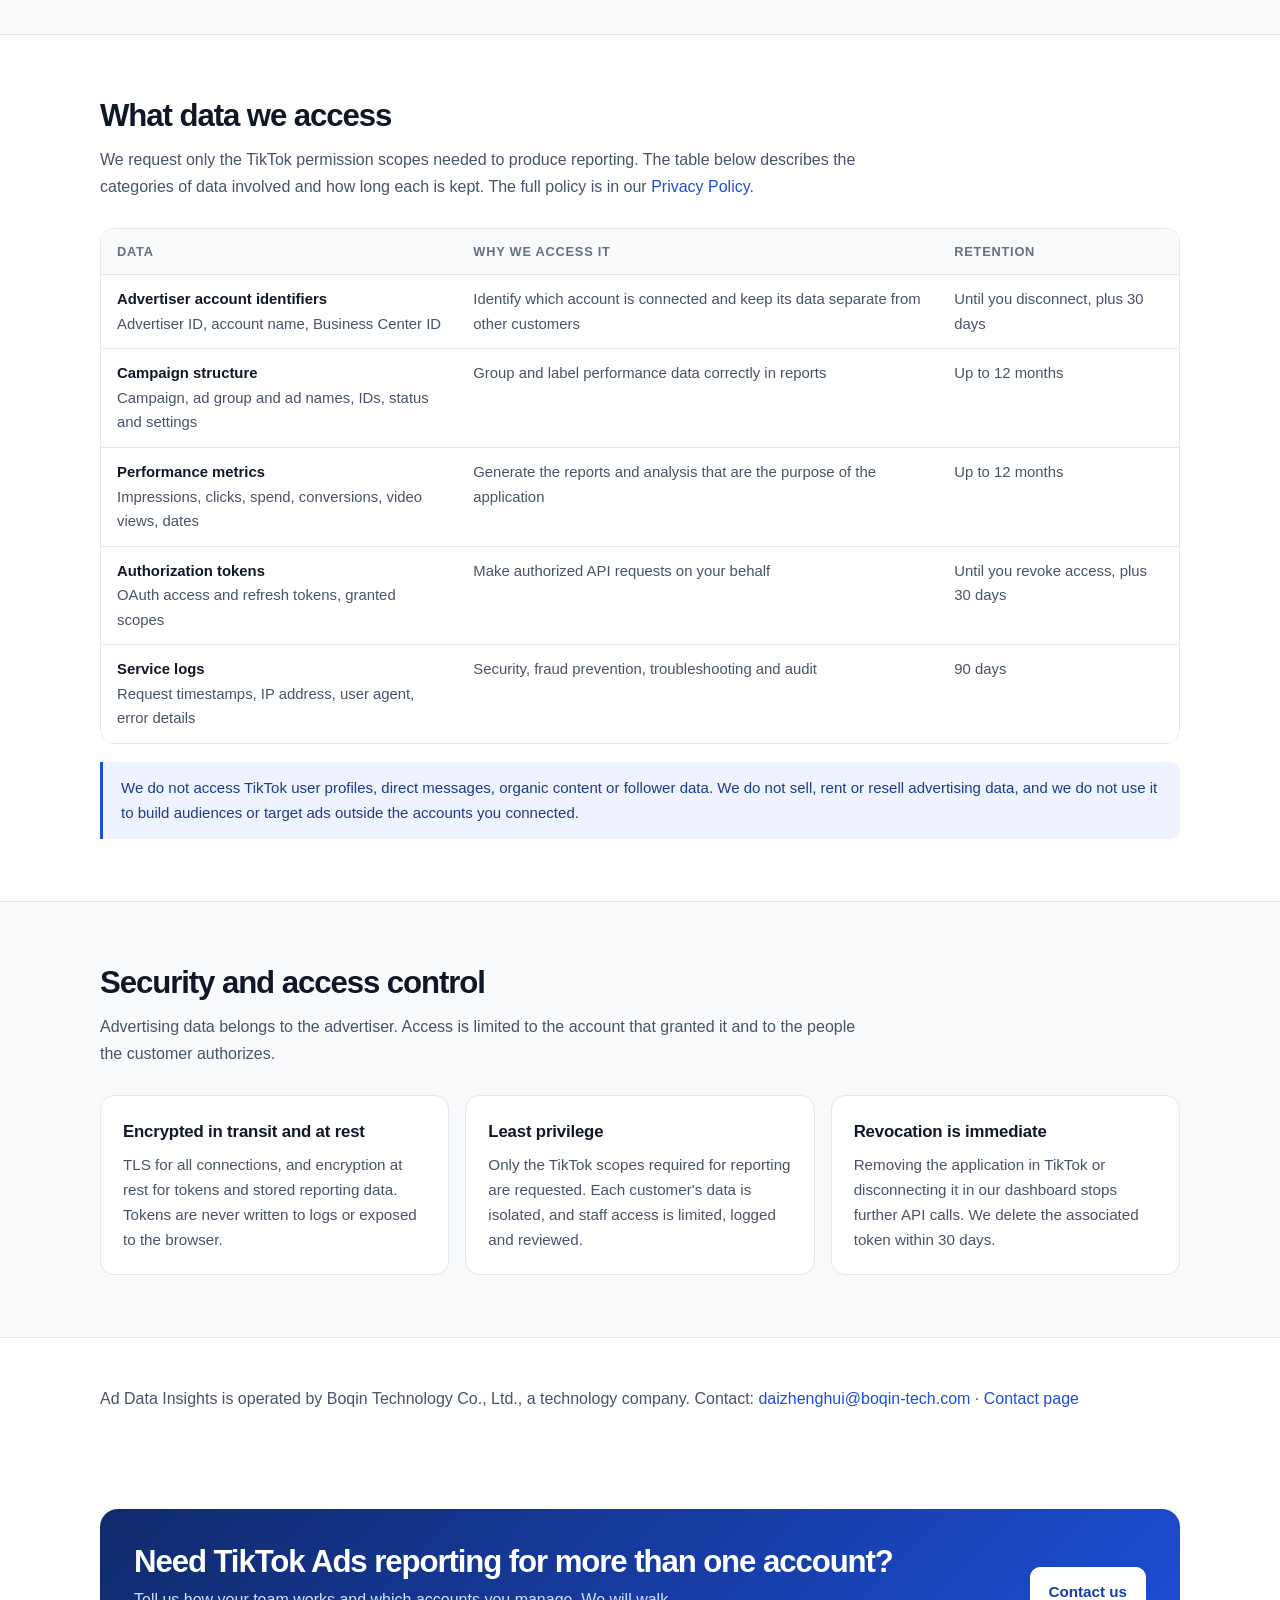
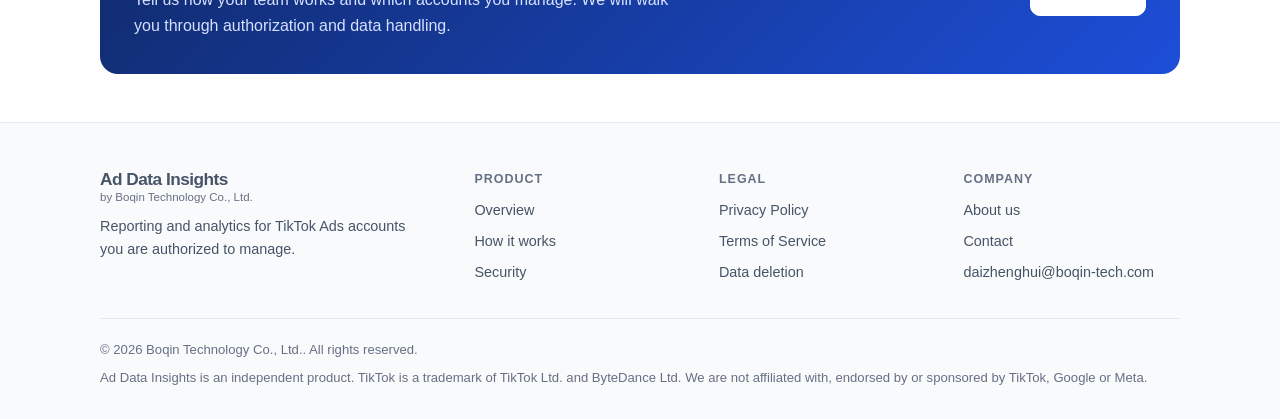
==== commit d166f373: "Use English company name on the site" ====
--- a/index.html
+++ b/index.html
@@ -14,7 +14,7 @@
   {
     "@context": "https://schema.org",
     "@type": "Organization",
-    "name": "播琴科技有限公司",
+    "name": "Boqin Technology Co., Ltd.",
     "url": "https://adsd.boqin-tech.com/",
     "email": "daizhenghui@boqin-tech.com",
     "description": "Reporting and analytics software for advertising teams."
@@ -25,7 +25,7 @@
 
 <header class="site-header">
   <div class="container header-inner">
-    <a class="brand" href="./">Ad Data Insights<span>by 播琴科技有限公司</span></a>
+    <a class="brand" href="./">Ad Data Insights<span>by Boqin Technology Co., Ltd.</span></a>
     <nav class="site-nav" aria-label="Primary">
       <a href="./#product" aria-current="page">Product</a>
       <a href="./#security">Security</a>
@@ -181,7 +181,7 @@
   <section class="tight" id="company">
     <div class="container">
       <p class="muted" style="margin:0">
-        Ad Data Insights is operated by 播琴科技有限公司, a technology company.
+        Ad Data Insights is operated by Boqin Technology Co., Ltd., a technology company.
         Contact: <a href="mailto:daizhenghui@boqin-tech.com">daizhenghui@boqin-tech.com</a> · <a href="contact.html">Contact page</a>
       </p>
     </div>
@@ -205,7 +205,7 @@
   <div class="container">
     <div class="footer-grid">
       <div class="footer-brand">
-        <a class="brand" href="./">Ad Data Insights<span>by 播琴科技有限公司</span></a>
+        <a class="brand" href="./">Ad Data Insights<span>by Boqin Technology Co., Ltd.</span></a>
         <p>Reporting and analytics for TikTok Ads accounts you are authorized to manage.</p>
       </div>
       <div>
@@ -234,7 +234,7 @@
       </div>
     </div>
     <div class="footer-bottom">
-      <span>© 2026 播琴科技有限公司. All rights reserved.</span>
+      <span>© 2026 Boqin Technology Co., Ltd.. All rights reserved.</span>
     </div>
     <div class="footer-bottom" style="margin-top:6px;border-top:0;padding-top:0">
       <span>Ad Data Insights is an independent product. TikTok is a trademark of TikTok Ltd. and ByteDance Ltd. We are not affiliated with, endorsed by or sponsored by TikTok, Google or Meta.</span>
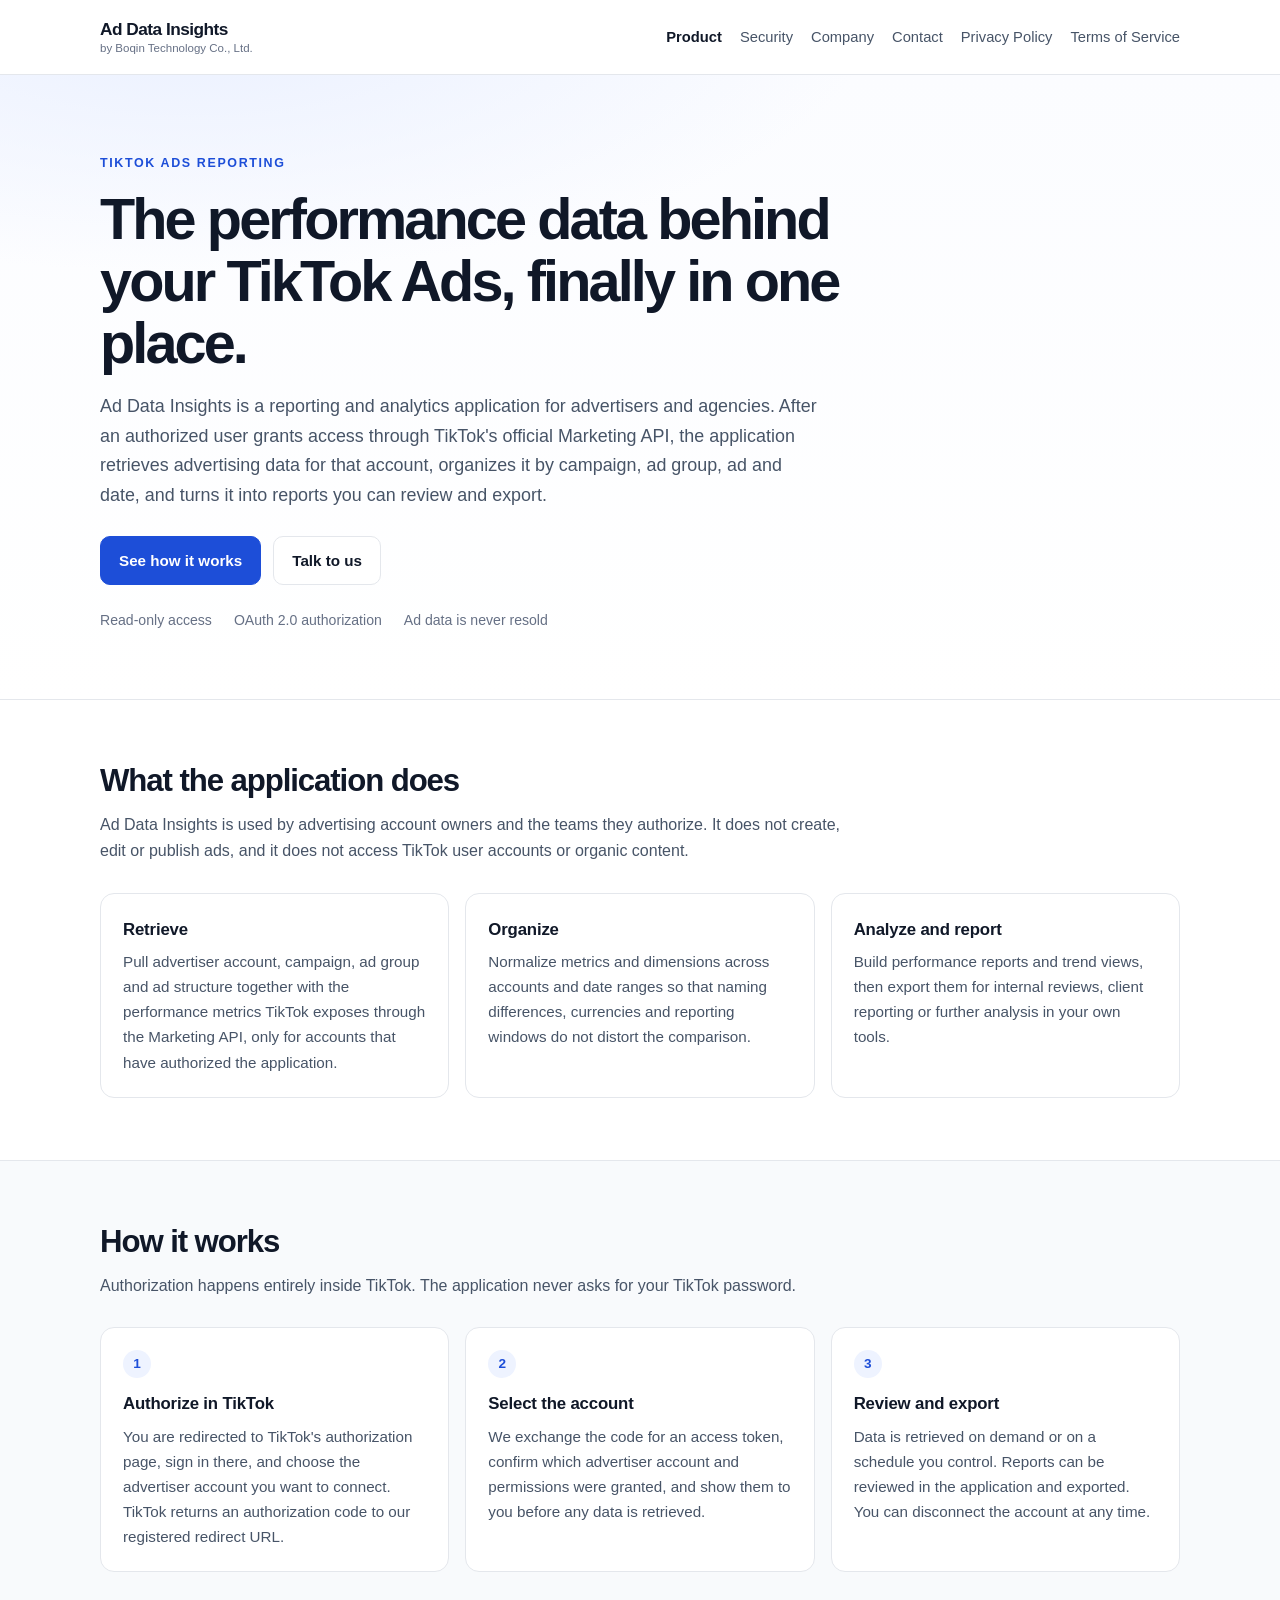
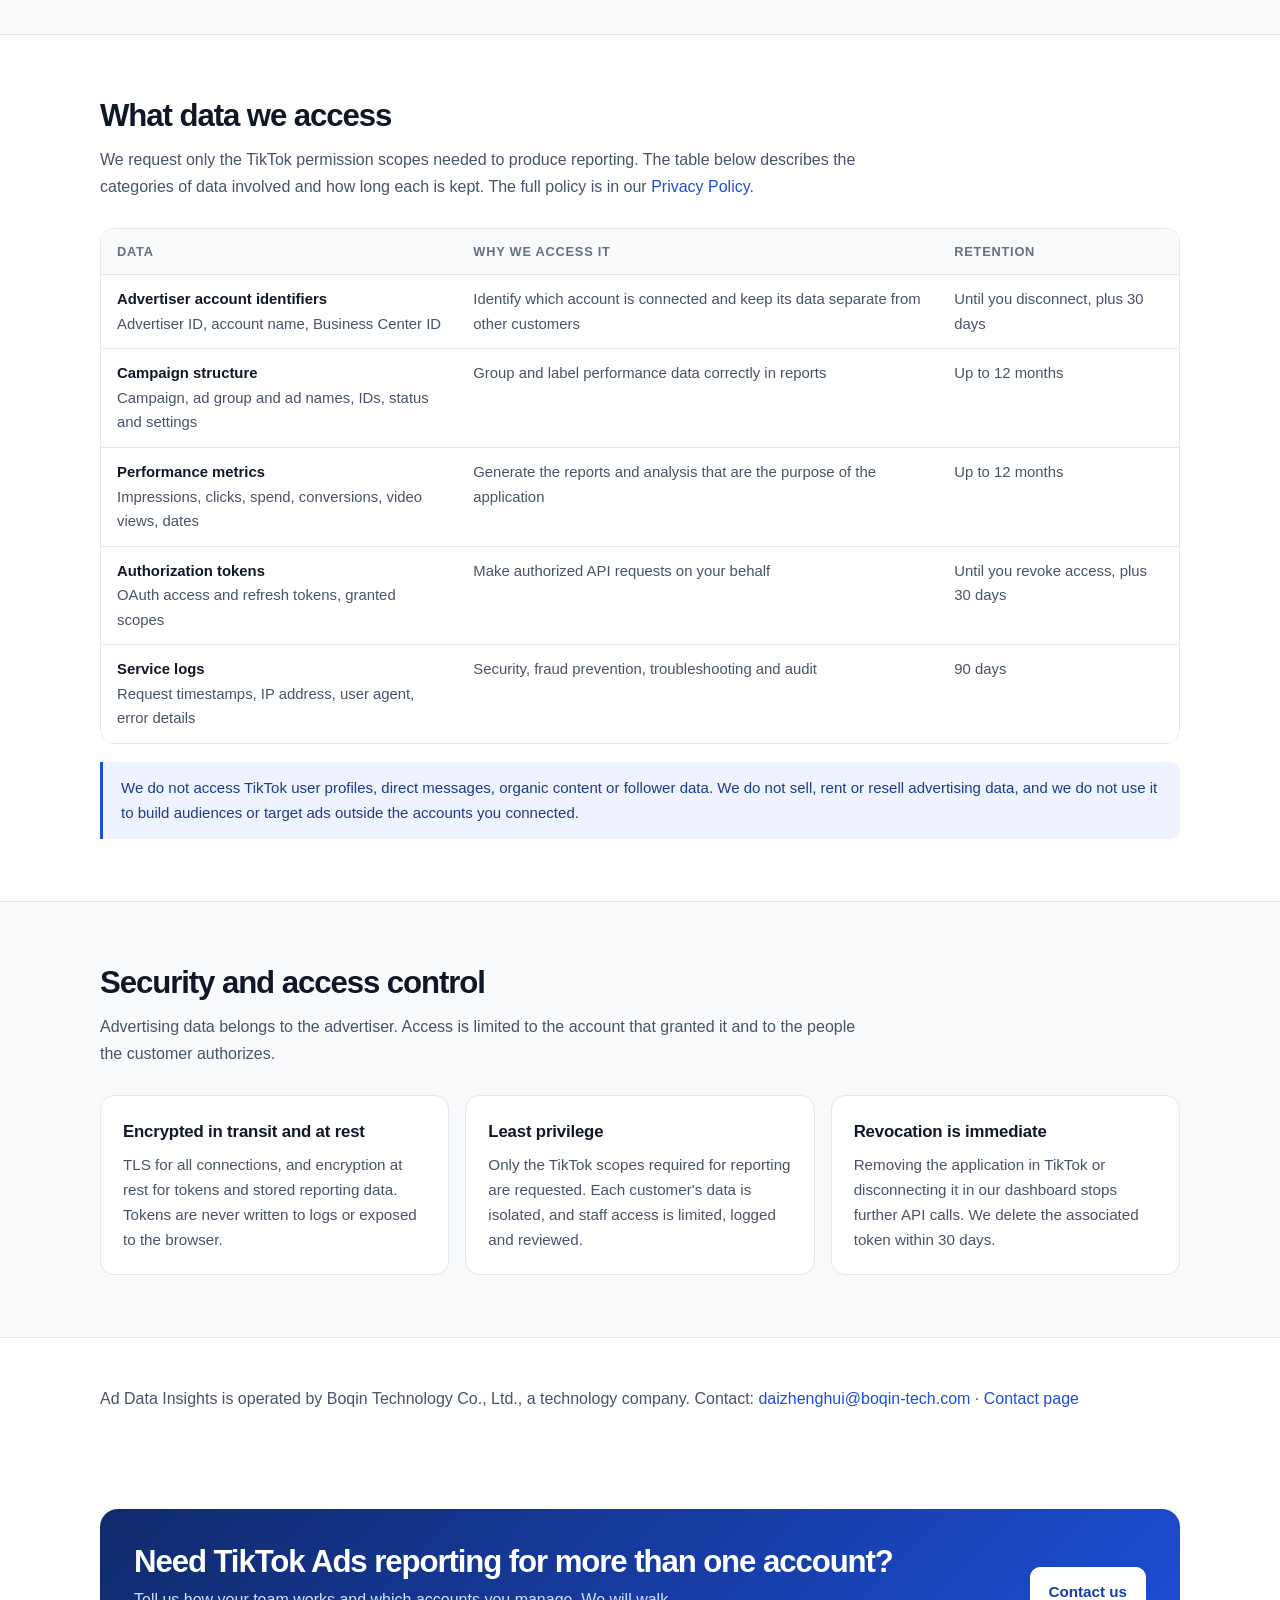
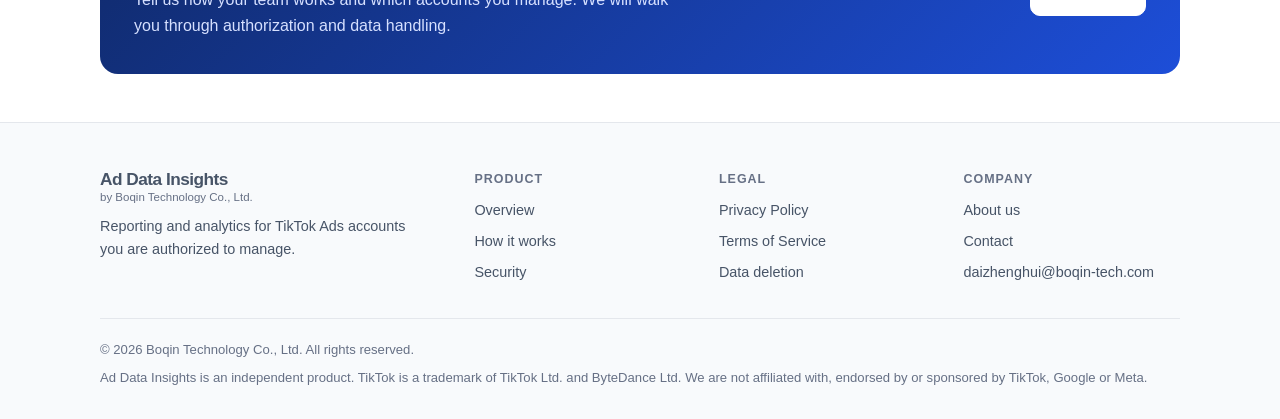
==== commit 7ca6bc99: "Fix double period after company name" ====
--- a/index.html
+++ b/index.html
@@ -234,7 +234,7 @@
       </div>
     </div>
     <div class="footer-bottom">
-      <span>© 2026 Boqin Technology Co., Ltd.. All rights reserved.</span>
+      <span>© 2026 Boqin Technology Co., Ltd. All rights reserved.</span>
     </div>
     <div class="footer-bottom" style="margin-top:6px;border-top:0;padding-top:0">
       <span>Ad Data Insights is an independent product. TikTok is a trademark of TikTok Ltd. and ByteDance Ltd. We are not affiliated with, endorsed by or sponsored by TikTok, Google or Meta.</span>
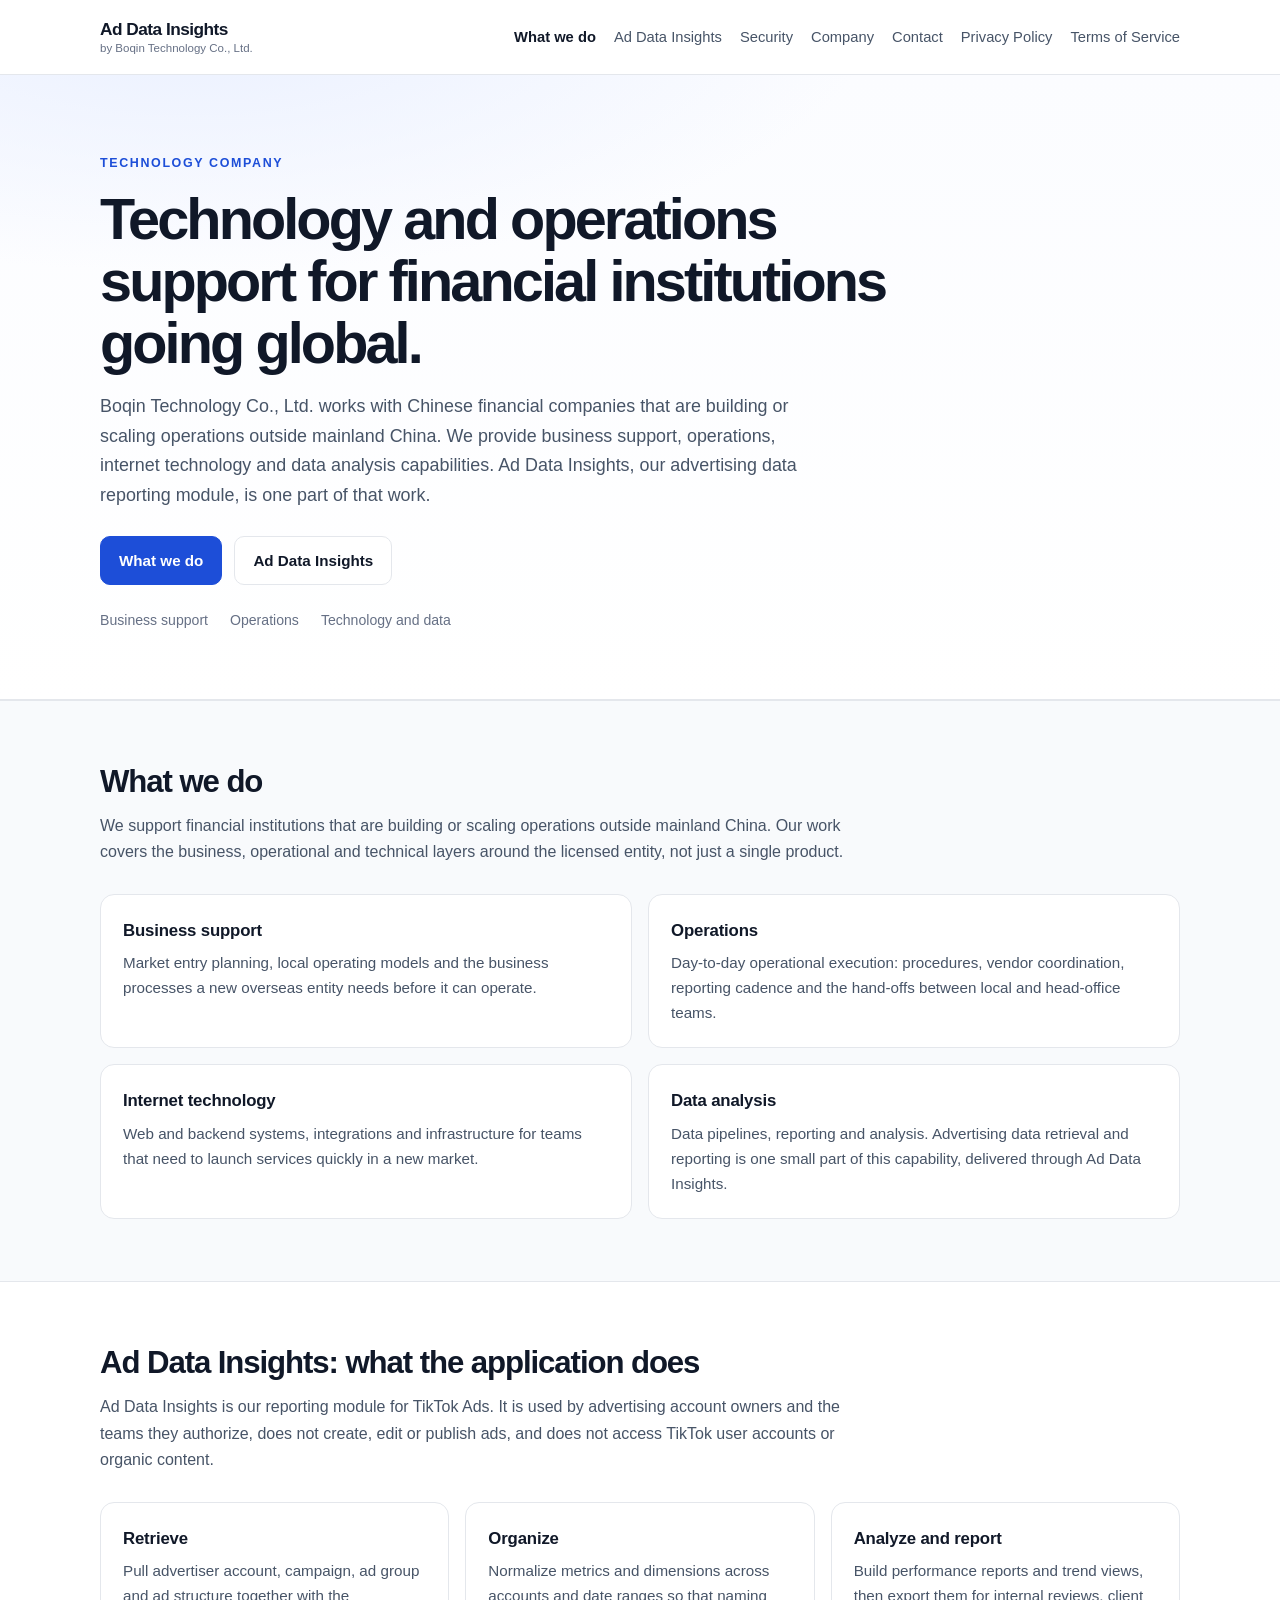
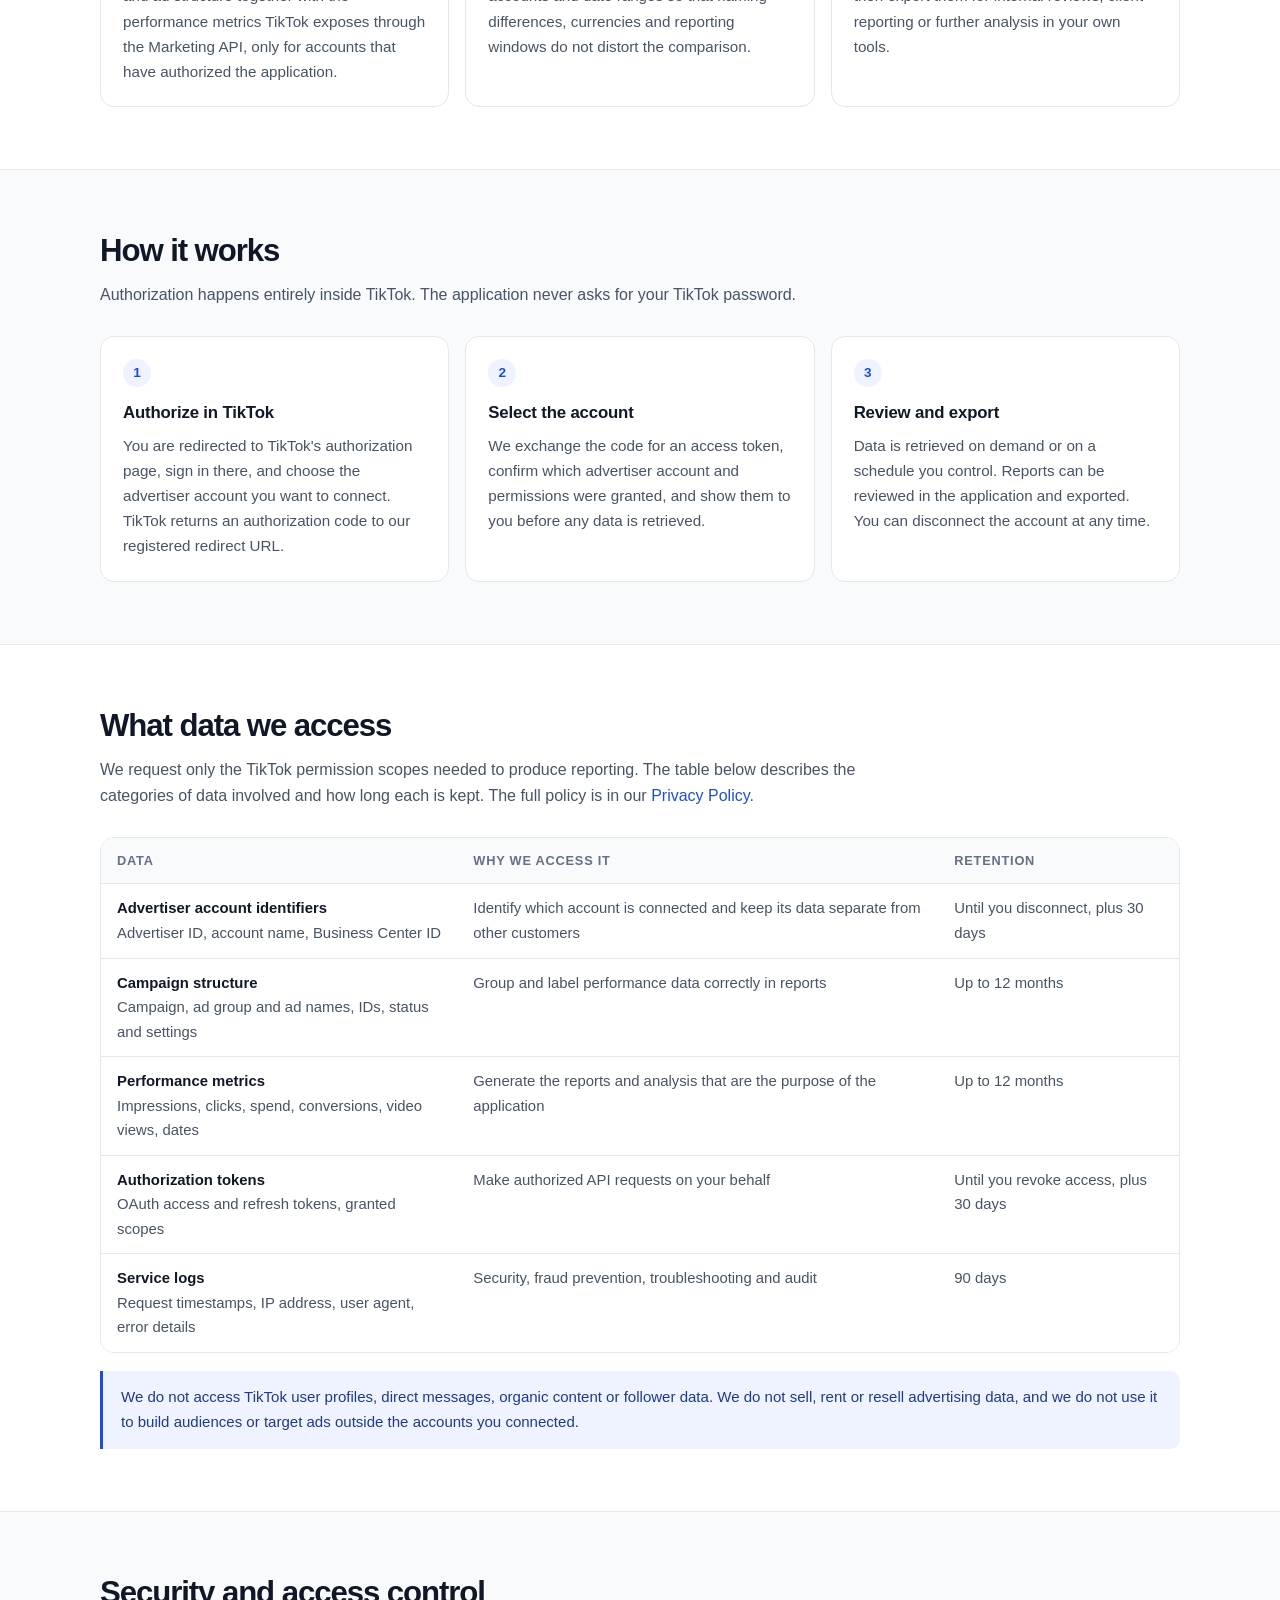
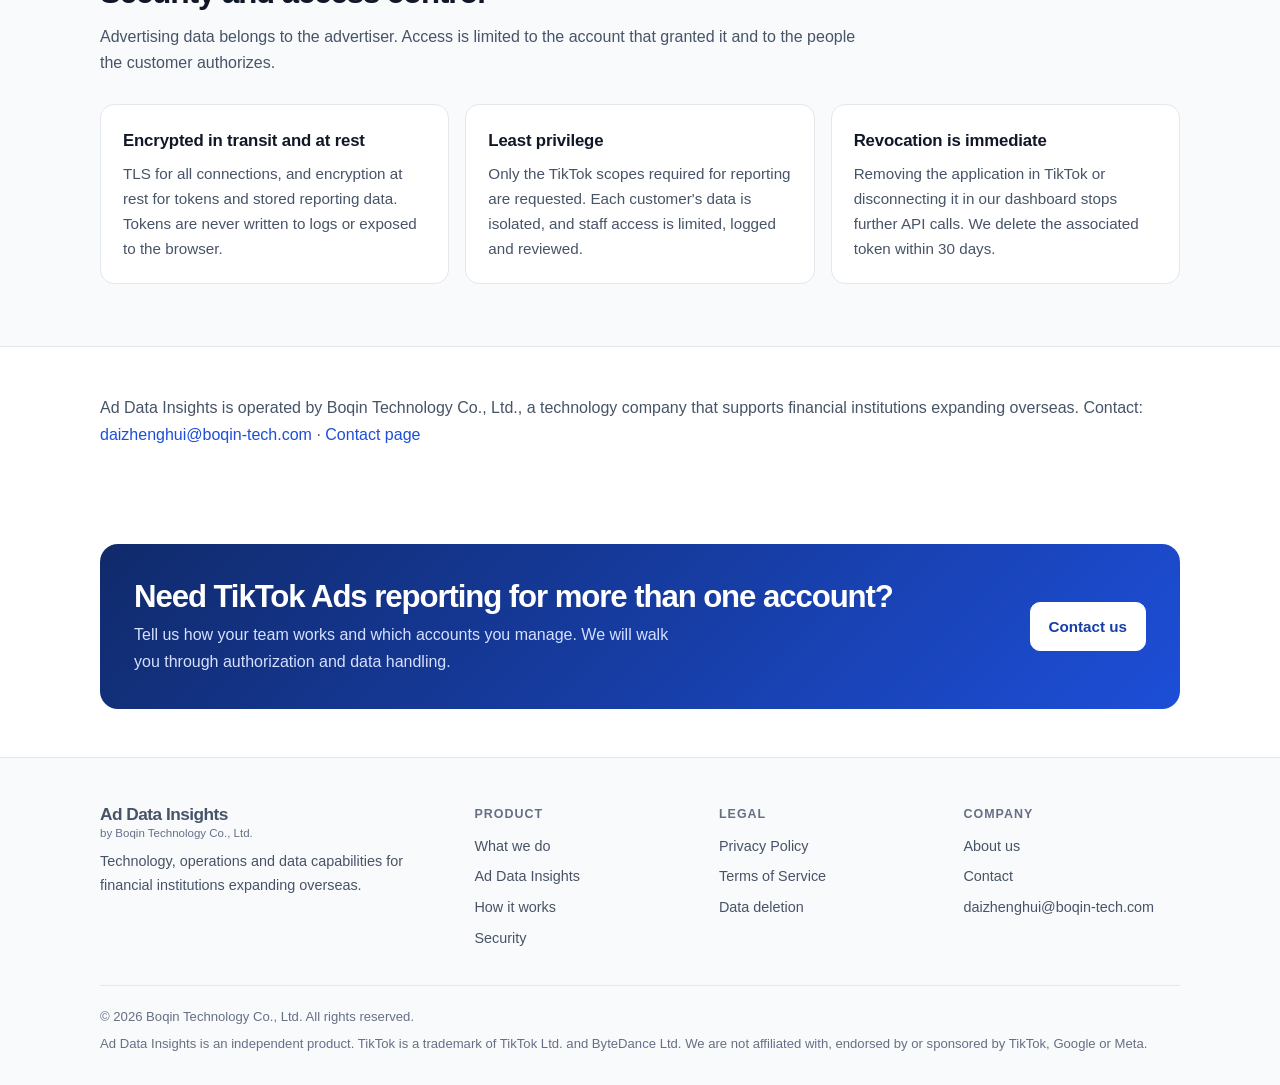
==== commit e81ee877: "Reposition company as technology partner for financial institutions going global" ====
--- a/index.html
+++ b/index.html
@@ -3,8 +3,8 @@
 <head>
   <meta charset="utf-8">
   <meta name="viewport" content="width=device-width, initial-scale=1">
-  <title>Ad Data Insights — TikTok Ads reporting and analytics</title>
-  <meta name="description" content="Ad Data Insights connects to TikTok Ads through TikTok's official Marketing API to retrieve, organize and analyze advertising performance data for advertiser accounts you are authorized to manage.">
+  <title>Ad Data Insights — Boqin Technology</title>
+  <meta name="description" content="Boqin Technology Co., Ltd. provides business support, operations, internet technology and data analysis capabilities to Chinese financial institutions expanding overseas. Ad Data Insights is its TikTok Ads reporting module.">
   <meta name="robots" content="index, follow">
   <meta name="theme-color" content="#1d4ed8">
   <link rel="canonical" href="https://adsd.boqin-tech.com/">
@@ -17,7 +17,7 @@
     "name": "Boqin Technology Co., Ltd.",
     "url": "https://adsd.boqin-tech.com/",
     "email": "daizhenghui@boqin-tech.com",
-    "description": "Reporting and analytics software for advertising teams."
+    "description": "Business support, operations, internet technology and data analysis for financial institutions expanding overseas."
   }
   </script>
 </head>
@@ -27,7 +27,8 @@
   <div class="container header-inner">
     <a class="brand" href="./">Ad Data Insights<span>by Boqin Technology Co., Ltd.</span></a>
     <nav class="site-nav" aria-label="Primary">
-      <a href="./#product" aria-current="page">Product</a>
+      <a href="./#capabilities" aria-current="page">What we do</a>
+      <a href="./#product">Ad Data Insights</a>
       <a href="./#security">Security</a>
       <a href="about.html">Company</a>
       <a href="contact.html">Contact</a>
@@ -41,32 +42,62 @@
 
   <section class="hero">
     <div class="container">
-      <p class="eyebrow">TikTok Ads reporting</p>
-      <h1>The performance data behind your TikTok Ads, finally in one place.</h1>
+      <p class="eyebrow">Technology company</p>
+      <h1>Technology and operations support for financial institutions going global.</h1>
       <p class="lead">
-        Ad Data Insights is a reporting and analytics application for advertisers and agencies.
-        After an authorized user grants access through TikTok's official Marketing API, the application
-        retrieves advertising data for that account, organizes it by campaign, ad group, ad and date,
-        and turns it into reports you can review and export.
+        Boqin Technology Co., Ltd. works with Chinese financial companies that are building or scaling
+        operations outside mainland China. We provide business support, operations, internet technology and
+        data analysis capabilities. Ad Data Insights, our advertising data reporting module, is one part of
+        that work.
       </p>
       <div class="btn-row">
-        <a class="btn primary" href="./#how">See how it works</a>
-        <a class="btn" href="contact.html">Talk to us</a>
+        <a class="btn primary" href="./#capabilities">What we do</a>
+        <a class="btn" href="./#product">Ad Data Insights</a>
       </div>
       <div class="hero-meta">
-        <span>Read-only access</span>
-        <span>OAuth 2.0 authorization</span>
-        <span>Ad data is never resold</span>
+        <span>Business support</span>
+        <span>Operations</span>
+        <span>Technology and data</span>
+      </div>
+    </div>
+  </section>
+
+  <section class="soft" id="capabilities">
+    <div class="container">
+      <h2>What we do</h2>
+      <p class="section-lead">
+        We support financial institutions that are building or scaling operations outside mainland China.
+        Our work covers the business, operational and technical layers around the licensed entity, not just
+        a single product.
+      </p>
+      <div class="grid two">
+        <article class="card">
+          <h3>Business support</h3>
+          <p>Market entry planning, local operating models and the business processes a new overseas entity needs before it can operate.</p>
+        </article>
+        <article class="card">
+          <h3>Operations</h3>
+          <p>Day-to-day operational execution: procedures, vendor coordination, reporting cadence and the hand-offs between local and head-office teams.</p>
+        </article>
+        <article class="card">
+          <h3>Internet technology</h3>
+          <p>Web and backend systems, integrations and infrastructure for teams that need to launch services quickly in a new market.</p>
+        </article>
+        <article class="card">
+          <h3>Data analysis</h3>
+          <p>Data pipelines, reporting and analysis. Advertising data retrieval and reporting is one small part of this capability, delivered through Ad Data Insights.</p>
+        </article>
       </div>
     </div>
   </section>
 
   <section id="product">
     <div class="container">
-      <h2>What the application does</h2>
+      <h2>Ad Data Insights: what the application does</h2>
       <p class="section-lead">
-        Ad Data Insights is used by advertising account owners and the teams they authorize.
-        It does not create, edit or publish ads, and it does not access TikTok user accounts or organic content.
+        Ad Data Insights is our reporting module for TikTok Ads. It is used by advertising account owners
+        and the teams they authorize, does not create, edit or publish ads, and does not access TikTok user
+        accounts or organic content.
       </p>
       <div class="grid">
         <article class="card">
@@ -181,7 +212,8 @@
   <section class="tight" id="company">
     <div class="container">
       <p class="muted" style="margin:0">
-        Ad Data Insights is operated by Boqin Technology Co., Ltd., a technology company.
+        Ad Data Insights is operated by Boqin Technology Co., Ltd., a technology company that supports
+        financial institutions expanding overseas.
         Contact: <a href="mailto:daizhenghui@boqin-tech.com">daizhenghui@boqin-tech.com</a> · <a href="contact.html">Contact page</a>
       </p>
     </div>
@@ -206,12 +238,13 @@
     <div class="footer-grid">
       <div class="footer-brand">
         <a class="brand" href="./">Ad Data Insights<span>by Boqin Technology Co., Ltd.</span></a>
-        <p>Reporting and analytics for TikTok Ads accounts you are authorized to manage.</p>
+        <p>Technology, operations and data capabilities for financial institutions expanding overseas.</p>
       </div>
       <div>
         <h4>Product</h4>
         <ul>
-          <li><a href="./#product">Overview</a></li>
+          <li><a href="./#capabilities">What we do</a></li>
+          <li><a href="./#product">Ad Data Insights</a></li>
           <li><a href="./#how">How it works</a></li>
           <li><a href="./#security">Security</a></li>
         </ul>
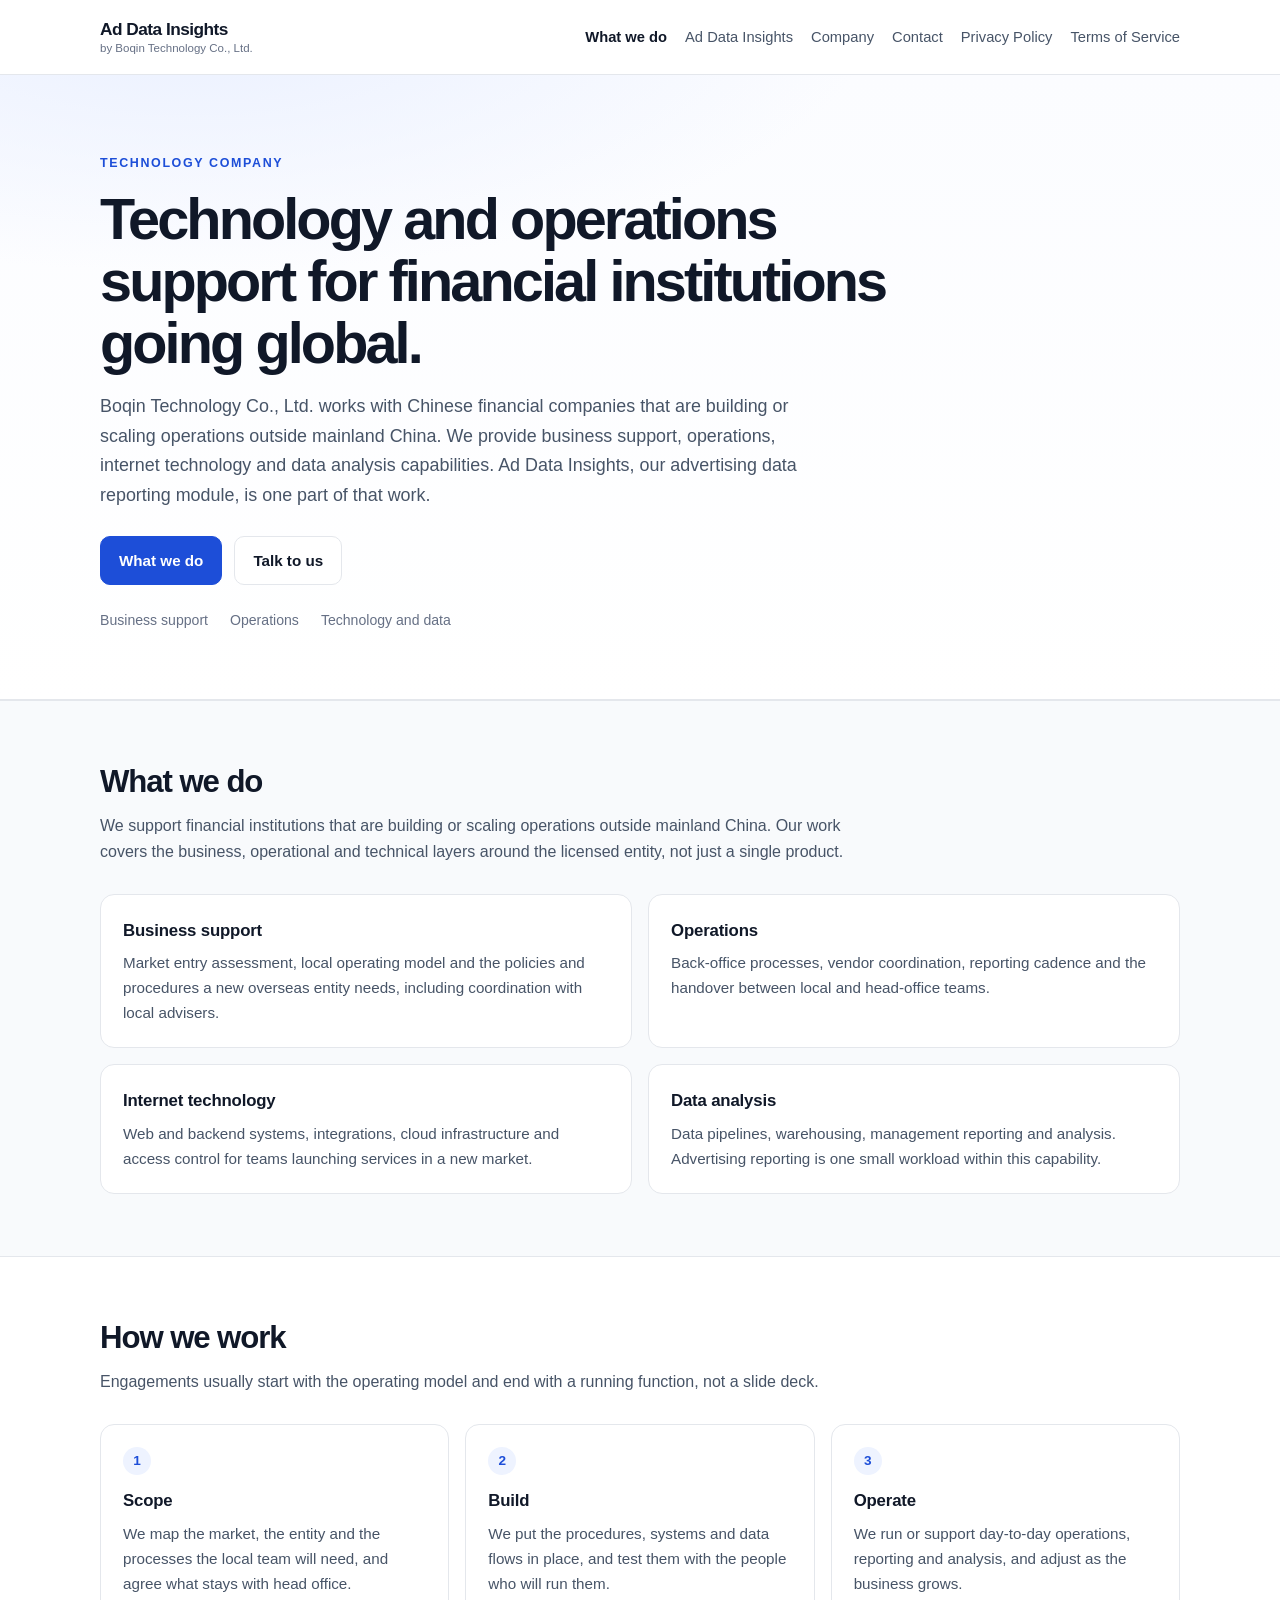
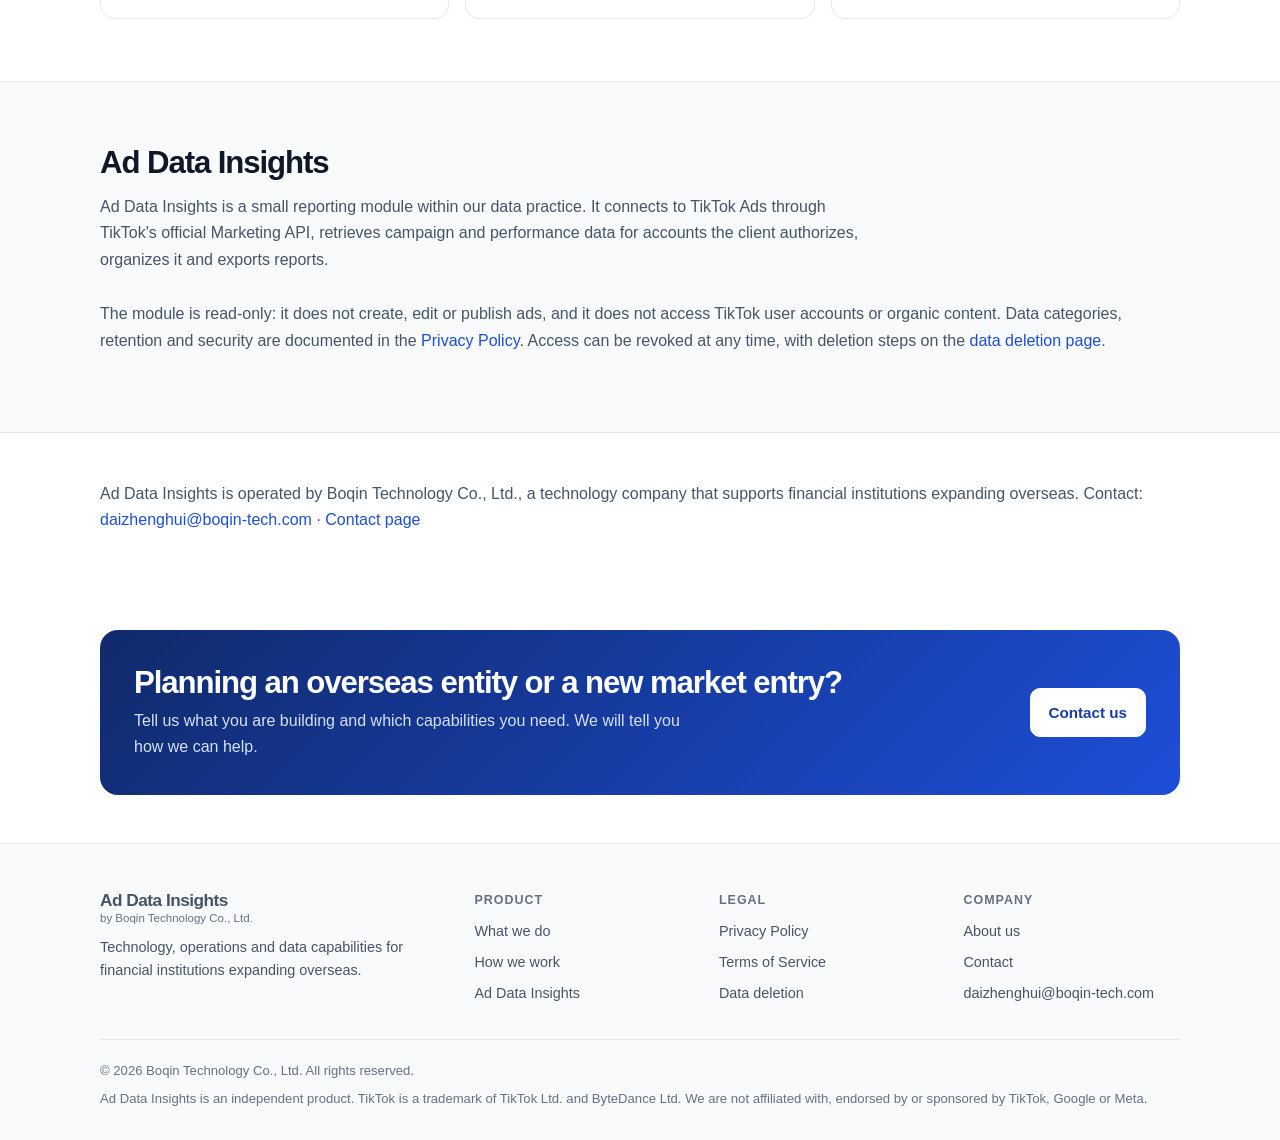
==== commit bf7825ff: "Expand capabilities and reduce TikTok ad emphasis" ====
--- a/index.html
+++ b/index.html
@@ -4,7 +4,7 @@
   <meta charset="utf-8">
   <meta name="viewport" content="width=device-width, initial-scale=1">
   <title>Ad Data Insights — Boqin Technology</title>
-  <meta name="description" content="Boqin Technology Co., Ltd. provides business support, operations, internet technology and data analysis capabilities to Chinese financial institutions expanding overseas. Ad Data Insights is its TikTok Ads reporting module.">
+  <meta name="description" content="Boqin Technology Co., Ltd. provides business support, operations, internet technology and data analysis to Chinese financial institutions expanding overseas. Ad Data Insights is its advertising reporting module.">
   <meta name="robots" content="index, follow">
   <meta name="theme-color" content="#1d4ed8">
   <link rel="canonical" href="https://adsd.boqin-tech.com/">
@@ -29,7 +29,6 @@
     <nav class="site-nav" aria-label="Primary">
       <a href="./#capabilities" aria-current="page">What we do</a>
       <a href="./#product">Ad Data Insights</a>
-      <a href="./#security">Security</a>
       <a href="about.html">Company</a>
       <a href="contact.html">Contact</a>
       <a href="privacy.html">Privacy Policy</a>
@@ -52,7 +51,7 @@
       </p>
       <div class="btn-row">
         <a class="btn primary" href="./#capabilities">What we do</a>
-        <a class="btn" href="./#product">Ad Data Insights</a>
+        <a class="btn" href="contact.html">Talk to us</a>
       </div>
       <div class="hero-meta">
         <span>Business support</span>
@@ -73,139 +72,64 @@
       <div class="grid two">
         <article class="card">
           <h3>Business support</h3>
-          <p>Market entry planning, local operating models and the business processes a new overseas entity needs before it can operate.</p>
+          <p>Market entry assessment, local operating model and the policies and procedures a new overseas entity needs, including coordination with local advisers.</p>
         </article>
         <article class="card">
           <h3>Operations</h3>
-          <p>Day-to-day operational execution: procedures, vendor coordination, reporting cadence and the hand-offs between local and head-office teams.</p>
+          <p>Back-office processes, vendor coordination, reporting cadence and the handover between local and head-office teams.</p>
         </article>
         <article class="card">
           <h3>Internet technology</h3>
-          <p>Web and backend systems, integrations and infrastructure for teams that need to launch services quickly in a new market.</p>
+          <p>Web and backend systems, integrations, cloud infrastructure and access control for teams launching services in a new market.</p>
         </article>
         <article class="card">
           <h3>Data analysis</h3>
-          <p>Data pipelines, reporting and analysis. Advertising data retrieval and reporting is one small part of this capability, delivered through Ad Data Insights.</p>
-        </article>
-      </div>
-    </div>
-  </section>
-
-  <section id="product">
-    <div class="container">
-      <h2>Ad Data Insights: what the application does</h2>
+          <p>Data pipelines, warehousing, management reporting and analysis. Advertising reporting is one small workload within this capability.</p>
+        </article>
+      </div>
+    </div>
+  </section>
+
+  <section id="approach">
+    <div class="container">
+      <h2>How we work</h2>
       <p class="section-lead">
-        Ad Data Insights is our reporting module for TikTok Ads. It is used by advertising account owners
-        and the teams they authorize, does not create, edit or publish ads, and does not access TikTok user
-        accounts or organic content.
-      </p>
-      <div class="grid">
-        <article class="card">
-          <h3>Retrieve</h3>
-          <p>Pull advertiser account, campaign, ad group and ad structure together with the performance metrics TikTok exposes through the Marketing API, only for accounts that have authorized the application.</p>
-        </article>
-        <article class="card">
-          <h3>Organize</h3>
-          <p>Normalize metrics and dimensions across accounts and date ranges so that naming differences, currencies and reporting windows do not distort the comparison.</p>
-        </article>
-        <article class="card">
-          <h3>Analyze and report</h3>
-          <p>Build performance reports and trend views, then export them for internal reviews, client reporting or further analysis in your own tools.</p>
-        </article>
-      </div>
-    </div>
-  </section>
-
-  <section class="soft" id="how">
-    <div class="container">
-      <h2>How it works</h2>
-      <p class="section-lead">Authorization happens entirely inside TikTok. The application never asks for your TikTok password.</p>
+        Engagements usually start with the operating model and end with a running function, not a slide deck.
+      </p>
       <div class="steps">
         <article class="card">
           <span class="num">1</span>
-          <h3>Authorize in TikTok</h3>
-          <p>You are redirected to TikTok's authorization page, sign in there, and choose the advertiser account you want to connect. TikTok returns an authorization code to our registered redirect URL.</p>
+          <h3>Scope</h3>
+          <p>We map the market, the entity and the processes the local team will need, and agree what stays with head office.</p>
         </article>
         <article class="card">
           <span class="num">2</span>
-          <h3>Select the account</h3>
-          <p>We exchange the code for an access token, confirm which advertiser account and permissions were granted, and show them to you before any data is retrieved.</p>
+          <h3>Build</h3>
+          <p>We put the procedures, systems and data flows in place, and test them with the people who will run them.</p>
         </article>
         <article class="card">
           <span class="num">3</span>
-          <h3>Review and export</h3>
-          <p>Data is retrieved on demand or on a schedule you control. Reports can be reviewed in the application and exported. You can disconnect the account at any time.</p>
-        </article>
-      </div>
-    </div>
-  </section>
-
-  <section id="data">
-    <div class="container">
-      <h2>What data we access</h2>
+          <h3>Operate</h3>
+          <p>We run or support day-to-day operations, reporting and analysis, and adjust as the business grows.</p>
+        </article>
+      </div>
+    </div>
+  </section>
+
+  <section class="soft" id="product">
+    <div class="container">
+      <h2>Ad Data Insights</h2>
       <p class="section-lead">
-        We request only the TikTok permission scopes needed to produce reporting. The table below describes
-        the categories of data involved and how long each is kept. The full policy is in our
-        <a href="privacy.html">Privacy Policy</a>.
-      </p>
-      <div class="table-wrap">
-        <table>
-          <thead>
-            <tr><th scope="col">Data</th><th scope="col">Why we access it</th><th scope="col">Retention</th></tr>
-          </thead>
-          <tbody>
-            <tr>
-              <td><strong>Advertiser account identifiers</strong><br>Advertiser ID, account name, Business Center ID</td>
-              <td>Identify which account is connected and keep its data separate from other customers</td>
-              <td>Until you disconnect, plus 30 days</td>
-            </tr>
-            <tr>
-              <td><strong>Campaign structure</strong><br>Campaign, ad group and ad names, IDs, status and settings</td>
-              <td>Group and label performance data correctly in reports</td>
-              <td>Up to 12 months</td>
-            </tr>
-            <tr>
-              <td><strong>Performance metrics</strong><br>Impressions, clicks, spend, conversions, video views, dates</td>
-              <td>Generate the reports and analysis that are the purpose of the application</td>
-              <td>Up to 12 months</td>
-            </tr>
-            <tr>
-              <td><strong>Authorization tokens</strong><br>OAuth access and refresh tokens, granted scopes</td>
-              <td>Make authorized API requests on your behalf</td>
-              <td>Until you revoke access, plus 30 days</td>
-            </tr>
-            <tr>
-              <td><strong>Service logs</strong><br>Request timestamps, IP address, user agent, error details</td>
-              <td>Security, fraud prevention, troubleshooting and audit</td>
-              <td>90 days</td>
-            </tr>
-          </tbody>
-        </table>
-      </div>
-      <div class="callout" style="margin-top:18px">
-        <p>We do not access TikTok user profiles, direct messages, organic content or follower data. We do not sell, rent or resell advertising data, and we do not use it to build audiences or target ads outside the accounts you connected.</p>
-      </div>
-    </div>
-  </section>
-
-  <section class="soft" id="security">
-    <div class="container">
-      <h2>Security and access control</h2>
-      <p class="section-lead">Advertising data belongs to the advertiser. Access is limited to the account that granted it and to the people the customer authorizes.</p>
-      <div class="grid">
-        <article class="card">
-          <h3>Encrypted in transit and at rest</h3>
-          <p>TLS for all connections, and encryption at rest for tokens and stored reporting data. Tokens are never written to logs or exposed to the browser.</p>
-        </article>
-        <article class="card">
-          <h3>Least privilege</h3>
-          <p>Only the TikTok scopes required for reporting are requested. Each customer's data is isolated, and staff access is limited, logged and reviewed.</p>
-        </article>
-        <article class="card">
-          <h3>Revocation is immediate</h3>
-          <p>Removing the application in TikTok or disconnecting it in our dashboard stops further API calls. We delete the associated token within 30 days.</p>
-        </article>
-      </div>
+        Ad Data Insights is a small reporting module within our data practice. It connects to TikTok Ads
+        through TikTok's official Marketing API, retrieves campaign and performance data for accounts the
+        client authorizes, organizes it and exports reports.
+      </p>
+      <p class="muted">
+        The module is read-only: it does not create, edit or publish ads, and it does not access TikTok user
+        accounts or organic content. Data categories, retention and security are documented in the
+        <a href="privacy.html">Privacy Policy</a>. Access can be revoked at any time, with deletion steps on
+        the <a href="data-deletion.html">data deletion page</a>.
+      </p>
     </div>
   </section>
 
@@ -213,8 +137,9 @@
     <div class="container">
       <p class="muted" style="margin:0">
         Ad Data Insights is operated by Boqin Technology Co., Ltd., a technology company that supports
-        financial institutions expanding overseas.
-        Contact: <a href="mailto:daizhenghui@boqin-tech.com">daizhenghui@boqin-tech.com</a> · <a href="contact.html">Contact page</a>
+        financial institutions expanding overseas. Contact:
+        <a href="mailto:daizhenghui@boqin-tech.com">daizhenghui@boqin-tech.com</a> ·
+        <a href="contact.html">Contact page</a>
       </p>
     </div>
   </section>
@@ -223,8 +148,8 @@
     <div class="container">
       <div class="cta">
         <div>
-          <h2>Need TikTok Ads reporting for more than one account?</h2>
-          <p>Tell us how your team works and which accounts you manage. We will walk you through authorization and data handling.</p>
+          <h2>Planning an overseas entity or a new market entry?</h2>
+          <p>Tell us what you are building and which capabilities you need. We will tell you how we can help.</p>
         </div>
         <a class="btn" href="contact.html">Contact us</a>
       </div>
@@ -244,9 +169,8 @@
         <h4>Product</h4>
         <ul>
           <li><a href="./#capabilities">What we do</a></li>
+          <li><a href="./#approach">How we work</a></li>
           <li><a href="./#product">Ad Data Insights</a></li>
-          <li><a href="./#how">How it works</a></li>
-          <li><a href="./#security">Security</a></li>
         </ul>
       </div>
       <div>
